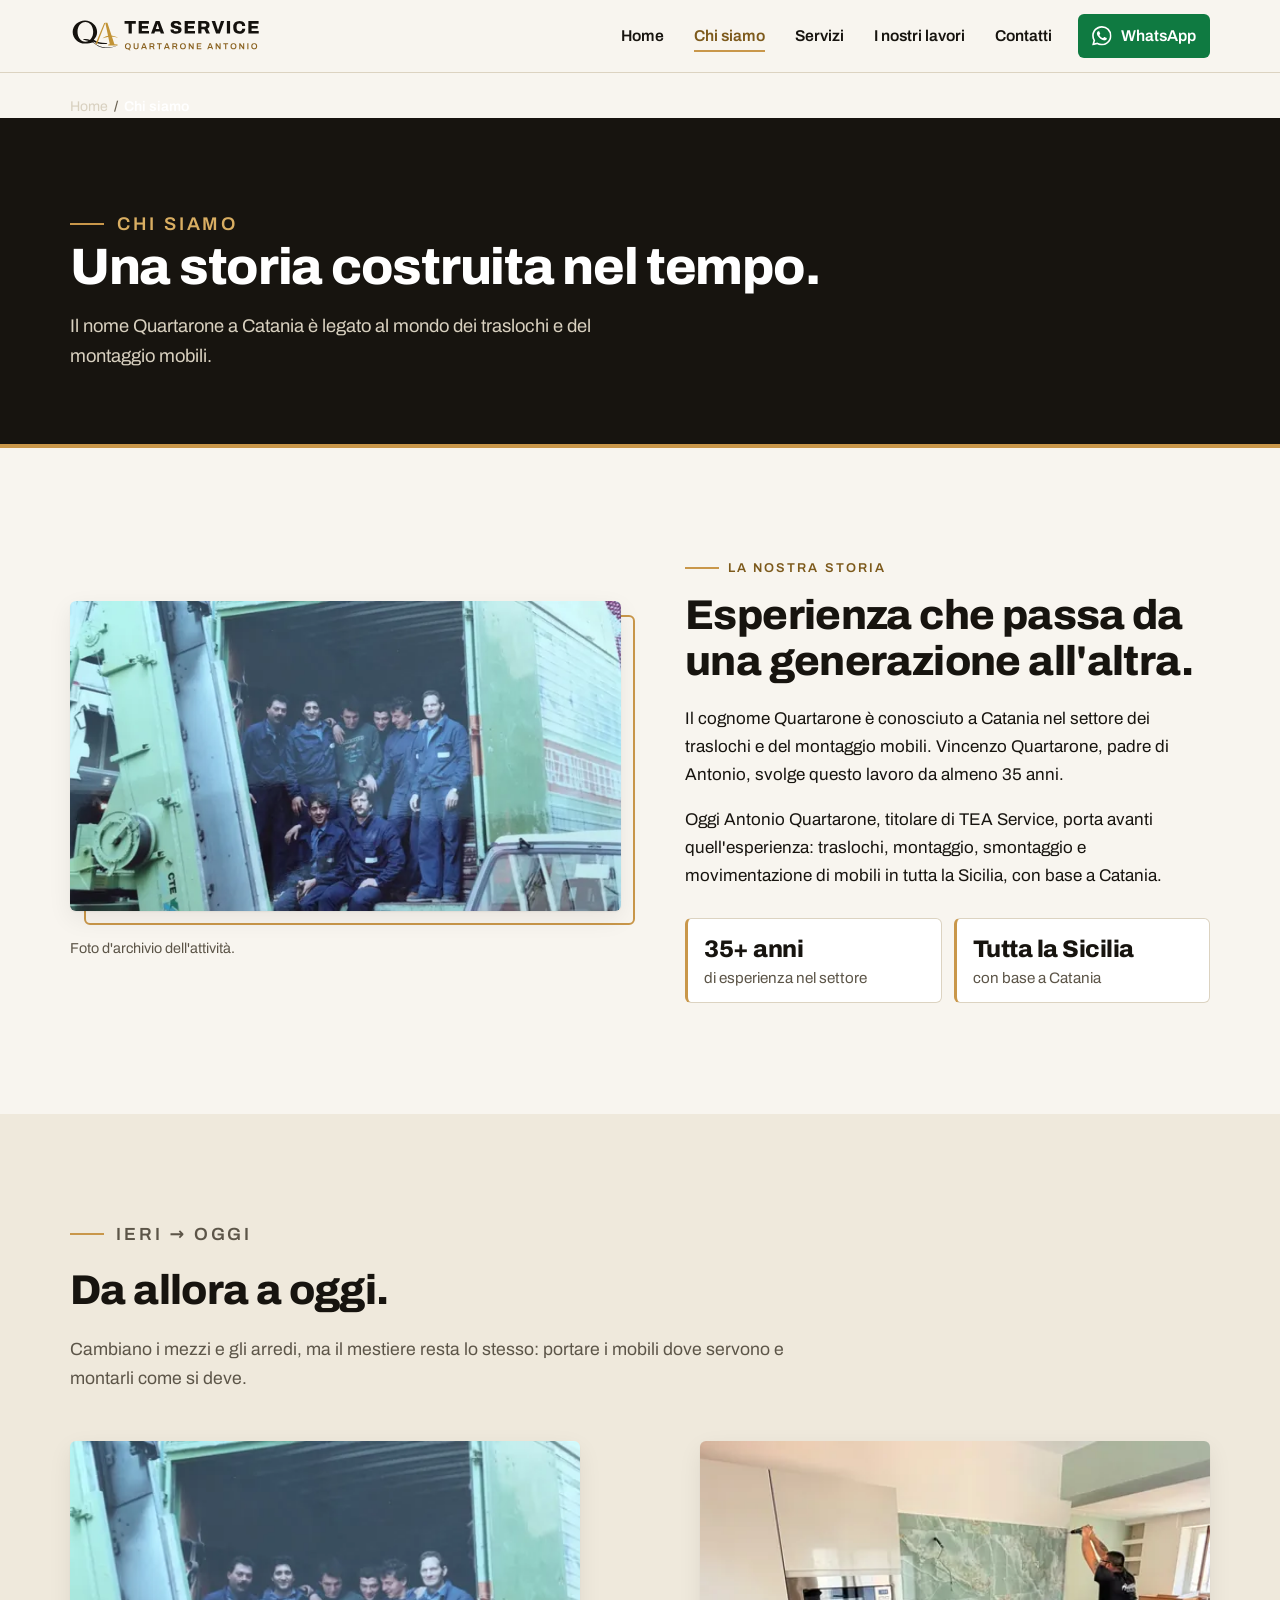
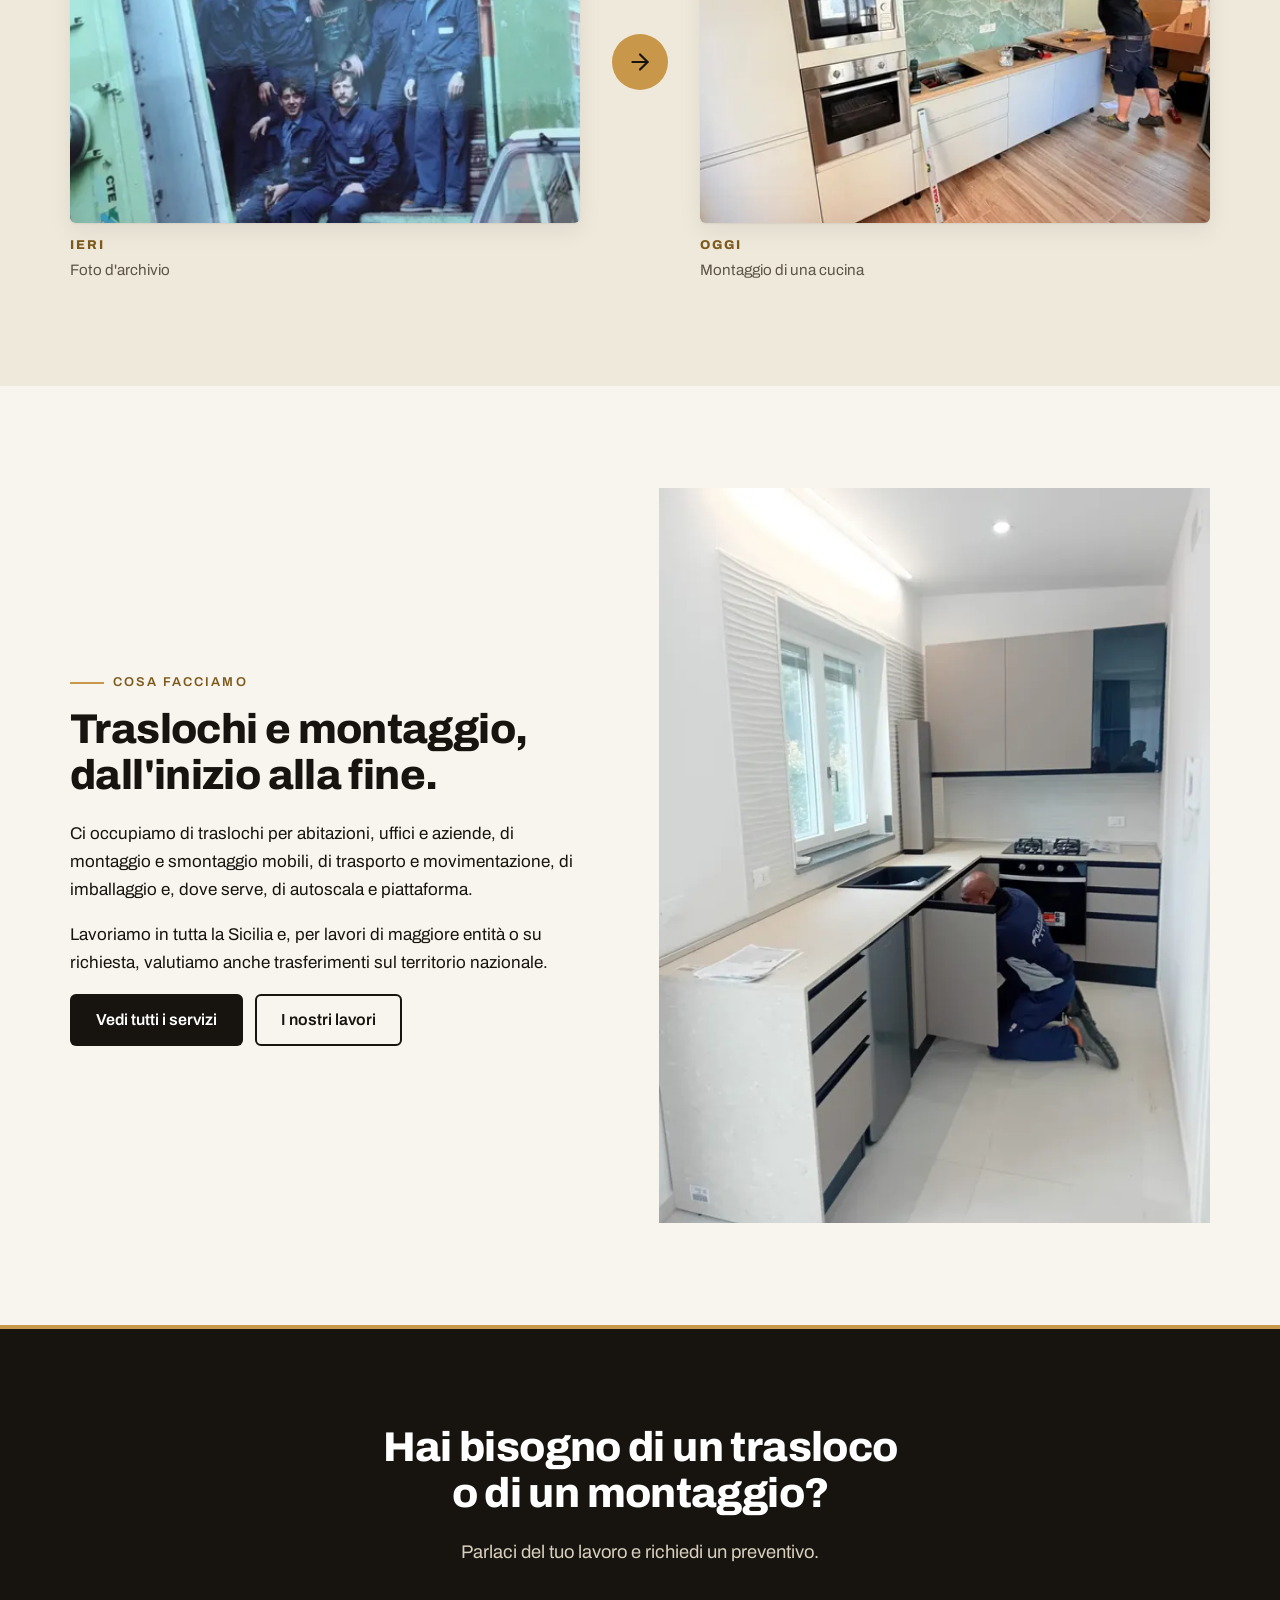
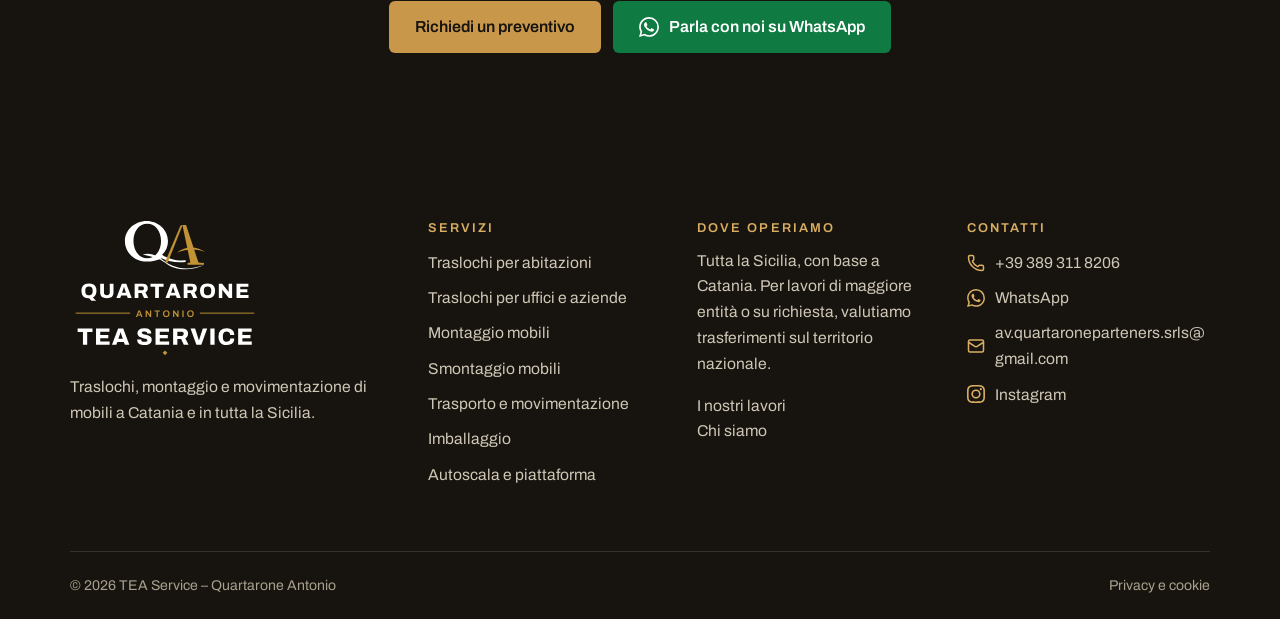
==== chi-siamo/index.html @ 4bfdc042 "Pubblicazione sito TEA Service - Quartarone Antonio" ====
<!doctype html>
<html lang="it" class="no-js">
<head>
<meta charset="utf-8">
<meta name="viewport" content="width=device-width,initial-scale=1">
<title>Chi siamo | TEA Service – Quartarone Antonio, traslochi a Catania</title>
<meta name="description" content="Una storia costruita nel tempo: il nome Quartarone è legato ai traslochi e al montaggio mobili a Catania. Oggi TEA Service, di Antonio Quartarone, lavora in tutta la Sicilia.">

<meta name="theme-color" content="#17140f">
<link rel="icon" href="/favicon.svg" type="image/svg+xml">
<link rel="apple-touch-icon" href="/apple-touch-icon.png">
<link rel="preload" href="/fonts/archivo-latin-400-normal.woff2" as="font" type="font/woff2" crossorigin>
<link rel="preload" href="/fonts/archivo-latin-800-normal.woff2" as="font" type="font/woff2" crossorigin>

<link rel="stylesheet" href="/css/style.css">
<meta property="og:type" content="website">
<meta property="og:locale" content="it_IT">
<meta property="og:site_name" content="TEA Service – Quartarone Antonio">
<meta property="og:title" content="Chi siamo | TEA Service – Quartarone Antonio, traslochi a Catania">
<meta property="og:description" content="Una storia costruita nel tempo: il nome Quartarone è legato ai traslochi e al montaggio mobili a Catania. Oggi TEA Service, di Antonio Quartarone, lavora in tutta la Sicilia.">
<meta name="twitter:card" content="summary_large_image">

</head>
<body>
<a class="skip" href="#contenuto">Vai al contenuto</a>
<svg class="sprite" xmlns="http://www.w3.org/2000/svg" width="0" height="0" aria-hidden="true" focusable="false"><symbol id="i-house" viewBox="0 0 24 24"><path d="M15 21v-8a1 1 0 0 0-1-1h-4a1 1 0 0 0-1 1v8" />
  <path d="M3 10a2 2 0 0 1 .709-1.528l7-6a2 2 0 0 1 2.582 0l7 6A2 2 0 0 1 21 10v9a2 2 0 0 1-2 2H5a2 2 0 0 1-2-2z" /></symbol><symbol id="i-building-2" viewBox="0 0 24 24"><path d="M10 12h4" />
  <path d="M10 8h4" />
  <path d="M14 21v-3a2 2 0 0 0-4 0v3" />
  <path d="M6 10H4a2 2 0 0 0-2 2v7a2 2 0 0 0 2 2h16a2 2 0 0 0 2-2V9a2 2 0 0 0-2-2h-2" />
  <path d="M6 21V5a2 2 0 0 1 2-2h8a2 2 0 0 1 2 2v16" /></symbol><symbol id="i-wrench" viewBox="0 0 24 24"><path d="M14.7 6.3a1 1 0 0 0 0 1.4l1.6 1.6a1 1 0 0 0 1.4 0l3.106-3.105c.32-.322.863-.22.983.218a6 6 0 0 1-8.259 7.057l-7.91 7.91a1 1 0 0 1-2.999-3l7.91-7.91a6 6 0 0 1 7.057-8.259c.438.12.54.662.219.984z" /></symbol><symbol id="i-package-open" viewBox="0 0 24 24"><path d="M12 22v-9" />
  <path d="M15.17 2.21a1.67 1.67 0 0 1 1.63 0L21 4.57a1.93 1.93 0 0 1 0 3.36L8.82 14.79a1.655 1.655 0 0 1-1.64 0L3 12.43a1.93 1.93 0 0 1 0-3.36z" />
  <path d="M20 13v3.87a2.06 2.06 0 0 1-1.11 1.83l-6 3.08a1.93 1.93 0 0 1-1.78 0l-6-3.08A2.06 2.06 0 0 1 4 16.87V13" />
  <path d="M21 12.43a1.93 1.93 0 0 0 0-3.36L8.83 2.2a1.64 1.64 0 0 0-1.63 0L3 4.57a1.93 1.93 0 0 0 0 3.36l12.18 6.86a1.636 1.636 0 0 0 1.63 0z" /></symbol><symbol id="i-truck" viewBox="0 0 24 24"><path d="M14 18V6a2 2 0 0 0-2-2H4a2 2 0 0 0-2 2v11a1 1 0 0 0 1 1h2" />
  <path d="M15 18H9" />
  <path d="M19 18h2a1 1 0 0 0 1-1v-3.65a1 1 0 0 0-.22-.624l-3.48-4.35A1 1 0 0 0 17.52 8H14" />
  <circle cx="17" cy="18" r="2" />
  <circle cx="7" cy="18" r="2" /></symbol><symbol id="i-package" viewBox="0 0 24 24"><path d="M11 21.73a2 2 0 0 0 2 0l7-4A2 2 0 0 0 21 16V8a2 2 0 0 0-1-1.73l-7-4a2 2 0 0 0-2 0l-7 4A2 2 0 0 0 3 8v8a2 2 0 0 0 1 1.73z" />
  <path d="M12 22V12" />
  <polyline points="3.29 7 12 12 20.71 7" />
  <path d="m7.5 4.27 9 5.15" /></symbol><symbol id="i-move-vertical" viewBox="0 0 24 24"><path d="M12 2v20" />
  <path d="m8 18 4 4 4-4" />
  <path d="m8 6 4-4 4 4" /></symbol><symbol id="i-clock" viewBox="0 0 24 24"><circle cx="12" cy="12" r="10" />
  <path d="M12 6v6l4 2" /></symbol><symbol id="i-badge-check" viewBox="0 0 24 24"><path d="M3.85 8.62a4 4 0 0 1 4.78-4.77 4 4 0 0 1 6.74 0 4 4 0 0 1 4.78 4.78 4 4 0 0 1 0 6.74 4 4 0 0 1-4.77 4.78 4 4 0 0 1-6.75 0 4 4 0 0 1-4.78-4.77 4 4 0 0 1 0-6.76Z" />
  <path d="m16 9-5.5 5.5L8 12" /></symbol><symbol id="i-hand-helping" viewBox="0 0 24 24"><path d="M11 12h2a2 2 0 1 0 0-4h-3c-.6 0-1.1.2-1.4.6L3 14" />
  <path d="m7 18 1.6-1.4c.3-.4.8-.6 1.4-.6h4c1.1 0 2.1-.4 2.8-1.2l4.6-4.4a2 2 0 0 0-2.75-2.91l-4.2 3.9" />
  <path d="m2 13 6 6" /></symbol><symbol id="i-heart-handshake" viewBox="0 0 24 24"><path d="M19.414 14.414C21 12.828 22 11.5 22 9.5a5.5 5.5 0 0 0-9.591-3.676.6.6 0 0 1-.818.001A5.5 5.5 0 0 0 2 9.5c0 2.3 1.5 4 3 5.5l5.535 5.362a2 2 0 0 0 2.879.052 2.12 2.12 0 0 0-.004-3 2.124 2.124 0 1 0 3-3 2.124 2.124 0 0 0 3.004 0 2 2 0 0 0 0-2.828l-1.881-1.882a2.41 2.41 0 0 0-3.409 0l-1.71 1.71a2 2 0 0 1-2.828 0 2 2 0 0 1 0-2.828l2.823-2.762" /></symbol><symbol id="i-phone" viewBox="0 0 24 24"><path d="M13.832 16.568a1 1 0 0 0 1.213-.303l.355-.465A2 2 0 0 1 17 15h3a2 2 0 0 1 2 2v3a2 2 0 0 1-2 2A18 18 0 0 1 2 4a2 2 0 0 1 2-2h3a2 2 0 0 1 2 2v3a2 2 0 0 1-.8 1.6l-.468.351a1 1 0 0 0-.292 1.233 14 14 0 0 0 6.392 6.384" /></symbol><symbol id="i-mail" viewBox="0 0 24 24"><path d="m22 7-8.991 5.727a2 2 0 0 1-2.009 0L2 7" />
  <rect x="2" y="4" width="20" height="16" rx="2" /></symbol><symbol id="i-map-pin" viewBox="0 0 24 24"><path d="M20 10c0 4.993-5.539 10.193-7.399 11.799a1 1 0 0 1-1.202 0C9.539 20.193 4 14.993 4 10a8 8 0 0 1 16 0" />
  <circle cx="12" cy="10" r="3" /></symbol><symbol id="i-menu" viewBox="0 0 24 24"><path d="M4 5h16" />
  <path d="M4 12h16" />
  <path d="M4 19h16" /></symbol><symbol id="i-x" viewBox="0 0 24 24"><path d="M18 6 6 18" />
  <path d="m6 6 12 12" /></symbol><symbol id="i-chevron-left" viewBox="0 0 24 24"><path d="m15 18-6-6 6-6" /></symbol><symbol id="i-chevron-right" viewBox="0 0 24 24"><path d="m9 18 6-6-6-6" /></symbol><symbol id="i-arrow-right" viewBox="0 0 24 24"><path d="M5 12h14" />
  <path d="m12 5 7 7-7 7" /></symbol><symbol id="i-check" viewBox="0 0 24 24"><path d="M20 6 9 17l-5-5" /></symbol><symbol id="i-whatsapp" viewBox="0 0 24 24"><path d="M17.472 14.382c-.297-.149-1.758-.867-2.03-.967-.273-.099-.471-.148-.67.15-.197.297-.767.966-.94 1.164-.173.199-.347.223-.644.075-.297-.15-1.255-.463-2.39-1.475-.883-.788-1.48-1.761-1.653-2.059-.173-.297-.018-.458.13-.606.134-.133.298-.347.446-.52.149-.174.198-.298.298-.497.099-.198.05-.371-.025-.52-.075-.149-.669-1.612-.916-2.207-.242-.579-.487-.5-.669-.51-.173-.008-.371-.01-.57-.01-.198 0-.52.074-.792.372-.272.297-1.04 1.016-1.04 2.479 0 1.462 1.065 2.875 1.213 3.074.149.198 2.096 3.2 5.077 4.487.709.306 1.262.489 1.694.625.712.227 1.36.195 1.871.118.571-.085 1.758-.719 2.006-1.413.248-.694.248-1.289.173-1.413-.074-.124-.272-.198-.57-.347m-5.421 7.403h-.004a9.87 9.87 0 01-5.031-1.378l-.361-.214-3.741.982.998-3.648-.235-.374a9.86 9.86 0 01-1.51-5.26c.001-5.45 4.436-9.884 9.888-9.884 2.64 0 5.122 1.03 6.988 2.898a9.825 9.825 0 012.893 6.994c-.003 5.45-4.437 9.884-9.885 9.884m8.413-18.297A11.815 11.815 0 0012.05 0C5.495 0 .16 5.335.157 11.892c0 2.096.547 4.142 1.588 5.945L.057 24l6.305-1.654a11.882 11.882 0 005.683 1.448h.005c6.554 0 11.89-5.335 11.893-11.893a11.821 11.821 0 00-3.48-8.413Z"/></symbol><symbol id="i-instagram" viewBox="0 0 24 24"><path d="M7.0301.084c-1.2768.0602-2.1487.264-2.911.5634-.7888.3075-1.4575.72-2.1228 1.3877-.6652.6677-1.075 1.3368-1.3802 2.127-.2954.7638-.4956 1.6365-.552 2.914-.0564 1.2775-.0689 1.6882-.0626 4.947.0062 3.2586.0206 3.6671.0825 4.9473.061 1.2765.264 2.1482.5635 2.9107.308.7889.72 1.4573 1.388 2.1228.6679.6655 1.3365 1.0743 2.1285 1.38.7632.295 1.6361.4961 2.9134.552 1.2773.056 1.6884.069 4.9462.0627 3.2578-.0062 3.668-.0207 4.9478-.0814 1.28-.0607 2.147-.2652 2.9098-.5633.7889-.3086 1.4578-.72 2.1228-1.3881.665-.6682 1.0745-1.3378 1.3795-2.1284.2957-.7632.4966-1.636.552-2.9124.056-1.2809.0692-1.6898.063-4.948-.0063-3.2583-.021-3.6668-.0817-4.9465-.0607-1.2797-.264-2.1487-.5633-2.9117-.3084-.7889-.72-1.4568-1.3876-2.1228C21.2982 1.33 20.628.9208 19.8378.6165 19.074.321 18.2017.1197 16.9244.0645 15.6471.0093 15.236-.005 11.977.0014 8.718.0076 8.31.0215 7.0301.0839m.1402 21.6932c-1.17-.0509-1.8053-.2453-2.2287-.408-.5606-.216-.96-.4771-1.3819-.895-.422-.4178-.6811-.8186-.9-1.378-.1644-.4234-.3624-1.058-.4171-2.228-.0595-1.2645-.072-1.6442-.079-4.848-.007-3.2037.0053-3.583.0607-4.848.05-1.169.2456-1.805.408-2.2282.216-.5613.4762-.96.895-1.3816.4188-.4217.8184-.6814 1.3783-.9003.423-.1651 1.0575-.3614 2.227-.4171 1.2655-.06 1.6447-.072 4.848-.079 3.2033-.007 3.5835.005 4.8495.0608 1.169.0508 1.8053.2445 2.228.408.5608.216.96.4754 1.3816.895.4217.4194.6816.8176.9005 1.3787.1653.4217.3617 1.056.4169 2.2263.0602 1.2655.0739 1.645.0796 4.848.0058 3.203-.0055 3.5834-.061 4.848-.051 1.17-.245 1.8055-.408 2.2294-.216.5604-.4763.96-.8954 1.3814-.419.4215-.8181.6811-1.3783.9-.4224.1649-1.0577.3617-2.2262.4174-1.2656.0595-1.6448.072-4.8493.079-3.2045.007-3.5825-.006-4.848-.0608M16.953 5.5864A1.44 1.44 0 1 0 18.39 4.144a1.44 1.44 0 0 0-1.437 1.4424M5.8385 12.012c.0067 3.4032 2.7706 6.1557 6.173 6.1493 3.4026-.0065 6.157-2.7701 6.1506-6.1733-.0065-3.4032-2.771-6.1565-6.174-6.1498-3.403.0067-6.156 2.771-6.1496 6.1738M8 12.0077a4 4 0 1 1 4.008 3.9921A3.9996 3.9996 0 0 1 8 12.0077"/></symbol></svg>
<header class="site-header">
  <div class="wrap">
    <a class="brand" href="/" aria-label="TEA Service – Quartarone Antonio – vai alla home"><img src="/logo-lockup.svg" width="250" height="56" alt="TEA Service – Quartarone Antonio"></a>
    <button class="menu-btn" type="button" aria-expanded="false" aria-controls="menu" aria-label="Apri il menu">
      <svg class="ic i-open" aria-hidden="true"><use href="#i-menu"/></svg><svg class="ic i-close" aria-hidden="true"><use href="#i-x"/></svg>
    </button>
    <nav class="nav" id="menu" aria-label="Menu principale">
      <a href="/">Home</a><a href="/chi-siamo/" aria-current="page">Chi siamo</a><a href="/servizi/">Servizi</a><a href="/lavori/">I nostri lavori</a><a href="/contatti/">Contatti</a>
      <a class="btn btn--wa btn--sm" href="https://wa.me/393893118206?text=Buongiorno%2C%20vorrei%20richiedere%20un%20preventivo%20per%20un%20trasloco." target="_blank" rel="noopener"><svg class="ic ic--fill" aria-hidden="true" focusable="false"><use href="#i-whatsapp"/></svg>WhatsApp</a>
    </nav>
  </div>
</header>
<main id="contenuto">
<nav class="breadcrumb wrap" aria-label="Percorso">
  <ol><li><a href="/">Home</a></li><li aria-current="page">Chi siamo</li></ol>
</nav>
<section class="page-head on-dark">
  <div class="wrap">
    <p class="eyebrow">Chi siamo</p>
    <h1>Una storia costruita nel tempo.</h1>
    <p>Il nome Quartarone a Catania è legato al mondo dei traslochi e del montaggio mobili.</p>
  </div>
</section>

<section class="section" aria-labelledby="storia-h">
  <div class="wrap split">
    <figure class="print reveal">
      <div class="print__img"><img src="/img/storica-1600.webp" srcset="/img/storica-640.webp 640w, /img/storica-1024.webp 1024w, /img/storica-1600.webp 1600w" sizes="(max-width:899px) 92vw, 560px" width="1600" height="901" alt="Fotografia d&#x27;archivio: otto uomini in tuta blu posano nel cassone aperto di un camion verde, accanto a una gru" loading="eager" decoding="async"></div>
      <figcaption>Foto d'archivio dell'attività.</figcaption>
    </figure>
    <div class="reveal">
      <p class="eyebrow">La nostra storia</p>
      <h2 id="storia-h">Esperienza che passa da una generazione all'altra.</h2>
      <p>Il cognome Quartarone è conosciuto a Catania nel settore dei traslochi e del montaggio mobili. Vincenzo Quartarone, padre di Antonio, svolge questo lavoro da almeno 35 anni.</p>
      <p>Oggi Antonio Quartarone, titolare di TEA Service, porta avanti quell'esperienza: traslochi, montaggio, smontaggio e movimentazione di mobili in tutta la Sicilia, con base a Catania.</p>
      <ul class="facts">
        <li><strong>35+ anni</strong>di esperienza nel settore</li>
        <li><strong>Tutta la Sicilia</strong>con base a Catania</li>
      </ul>
    </div>
  </div>
</section>

<section class="section section--sand" aria-labelledby="ieri-oggi">
  <div class="wrap">
    <div class="section__head reveal">
      <p class="eyebrow">Ieri → Oggi</p>
      <h2 id="ieri-oggi">Da allora a oggi.</h2>
      <p>Cambiano i mezzi e gli arredi, ma il mestiere resta lo stesso: portare i mobili dove servono e montarli come si deve.</p>
    </div>
    <div class="then-now reveal">
      <figure><img src="/img/storica-1600.webp" srcset="/img/storica-640.webp 640w, /img/storica-1024.webp 1024w, /img/storica-1600.webp 1600w" sizes="(max-width:719px) 92vw, 44vw" width="1600" height="901" alt="Fotografia d&#x27;archivio: otto uomini in tuta blu posano nel cassone aperto di un camion verde, accanto a una gru" loading="lazy" decoding="async"><figcaption><b>Ieri</b>Foto d'archivio</figcaption></figure>
      <span class="arrow" aria-hidden="true"><svg class="ic" aria-hidden="true" focusable="false"><use href="#i-arrow-right"/></svg></span>
      <figure><img src="/img/montaggio-onice-1600.webp" srcset="/img/montaggio-onice-640.webp 640w, /img/montaggio-onice-1024.webp 1024w, /img/montaggio-onice-1600.webp 1600w" sizes="(max-width:719px) 92vw, 44vw" width="1600" height="900" alt="Un operaio monta una cucina con il paraschizzi in onice verde acqua" loading="lazy" decoding="async"><figcaption><b>Oggi</b>Montaggio di una cucina</figcaption></figure>
    </div>
  </div>
</section>

<section class="section" aria-labelledby="fare-h">
  <div class="wrap split split--rev">
    <div class="split__media reveal"><img src="/img/montaggio-cucina-1200.webp" srcset="/img/montaggio-cucina-640.webp 640w, /img/montaggio-cucina-1024.webp 1024w, /img/montaggio-cucina-1200.webp 1200w" sizes="(max-width:899px) 92vw, 520px" width="1200" height="1600" alt="Un operaio al lavoro sul montaggio di una cucina con piano chiaro e pensili grigio tortora" loading="lazy" decoding="async"></div>
    <div class="reveal">
      <p class="eyebrow">Cosa facciamo</p>
      <h2 id="fare-h">Traslochi e montaggio, dall'inizio alla fine.</h2>
      <p>Ci occupiamo di traslochi per abitazioni, uffici e aziende, di montaggio e smontaggio mobili, di trasporto e movimentazione, di imballaggio e, dove serve, di autoscala e piattaforma.</p>
      <p>Lavoriamo in tutta la Sicilia e, per lavori di maggiore entità o su richiesta, valutiamo anche trasferimenti sul territorio nazionale.</p>
      <div class="btn-row"><a class="btn btn--ink" href="/servizi/">Vedi tutti i servizi</a><a class="btn btn--line-dark" href="/lavori/">I nostri lavori</a></div>
    </div>
  </div>
</section>
<section class="cta on-dark" aria-labelledby="cta-title">
  <div class="wrap reveal">
    <h2 id="cta-title">Hai bisogno di un trasloco o di un montaggio?</h2>
    <p>Parlaci del tuo lavoro e richiedi un preventivo.</p>
    <div class="btn-row">
      <a class="btn btn--gold" href="/contatti/">Richiedi un preventivo</a>
      <a class="btn btn--wa" href="https://wa.me/393893118206?text=Buongiorno%2C%20vorrei%20richiedere%20un%20preventivo%20per%20un%20trasloco." target="_blank" rel="noopener"><svg class="ic ic--fill" aria-hidden="true" focusable="false"><use href="#i-whatsapp"/></svg>Parla con noi su WhatsApp</a>
    </div>
  </div>
</section>
</main>
<footer class="site-footer">
  <div class="wrap">
    <div class="footer__grid">
      <div>
        <img class="flogo" src="/logo-stacked-light.svg" width="400" height="290" alt="TEA Service – Quartarone Antonio" loading="lazy">
        <p>Traslochi, montaggio e movimentazione di mobili a Catania e in tutta la Sicilia.</p>
      </div>
      <div>
        <h3>Servizi</h3>
        <ul><li><a href="/servizi/#traslochi-abitazioni">Traslochi per abitazioni</a></li><li><a href="/servizi/#traslochi-uffici-aziende">Traslochi per uffici e aziende</a></li><li><a href="/servizi/#montaggio">Montaggio mobili</a></li><li><a href="/servizi/#smontaggio">Smontaggio mobili</a></li><li><a href="/servizi/#trasporto-movimentazione">Trasporto e movimentazione</a></li><li><a href="/servizi/#imballaggio">Imballaggio</a></li><li><a href="/servizi/#autoscala-piattaforma">Autoscala e piattaforma</a></li></ul>
      </div>
      <div>
        <h3>Dove operiamo</h3>
        <p>Tutta la Sicilia, con base a Catania. Per lavori di maggiore entità o su richiesta, valutiamo trasferimenti sul territorio nazionale.</p>
        <p><a href="/lavori/">I nostri lavori</a><br><a href="/chi-siamo/">Chi siamo</a></p>
      </div>
      <div class="footer__contact">
        <h3>Contatti</h3>
        <ul>
          <li><svg class="ic" aria-hidden="true" focusable="false"><use href="#i-phone"/></svg><a href="tel:+393893118206">+39 389 311 8206</a></li>
          <li><svg class="ic ic--fill" aria-hidden="true" focusable="false"><use href="#i-whatsapp"/></svg><a href="https://wa.me/393893118206?text=Buongiorno%2C%20vorrei%20richiedere%20un%20preventivo%20per%20un%20trasloco." target="_blank" rel="noopener">WhatsApp</a></li>
          <li><svg class="ic" aria-hidden="true" focusable="false"><use href="#i-mail"/></svg><a href="mailto:av.quartaroneparteners.srls@gmail.com">av.quartaroneparteners.srls@<wbr>gmail.com</a></li>
          <li><svg class="ic ic--fill" aria-hidden="true" focusable="false"><use href="#i-instagram"/></svg><a href="https://www.instagram.com/tea_service_quartarone" target="_blank" rel="noopener">Instagram</a></li>
        </ul>
      </div>
    </div>
    <div class="footer__bottom">
      <span>© 2026 TEA Service – Quartarone Antonio</span>
      <a href="/privacy/">Privacy e cookie</a>
    </div>
  </div>
</footer>
<div class="mbar">
  <a class="btn btn--ink" href="tel:+393893118206"><svg class="ic" aria-hidden="true" focusable="false"><use href="#i-phone"/></svg>Chiama</a>
  <a class="btn btn--wa" href="https://wa.me/393893118206?text=Buongiorno%2C%20vorrei%20richiedere%20un%20preventivo%20per%20un%20trasloco." target="_blank" rel="noopener"><svg class="ic ic--fill" aria-hidden="true" focusable="false"><use href="#i-whatsapp"/></svg>WhatsApp</a>
</div>
<script src="/js/main.js" defer></script>
</body>
</html>
---- css/style.css ----
/* TEA Service – Quartarone Antonio · stile del sito
   Palette dal logo (nero + oro antico) e dalle foto (bianchi caldi, greige, legno). */

@font-face{font-family:"Archivo";font-style:normal;font-weight:400;font-display:swap;src:url("../fonts/archivo-latin-400-normal.woff2") format("woff2")}
@font-face{font-family:"Archivo";font-style:normal;font-weight:600;font-display:swap;src:url("../fonts/archivo-latin-600-normal.woff2") format("woff2")}
@font-face{font-family:"Archivo";font-style:normal;font-weight:800;font-display:swap;src:url("../fonts/archivo-latin-800-normal.woff2") format("woff2")}
@font-face{font-family:"Source Serif 4";font-style:italic;font-weight:600;font-display:swap;src:url("../fonts/source-serif-4-latin-600-italic.woff2") format("woff2")}

:root{
  --ink:#17140f;
  --ink-2:#26211a;
  --paper:#f8f5ef;
  --sand:#efe9dc;
  --line:#dcd3c1;
  --muted:#5c5548;
  --gold:#c9974a;
  --gold-lt:#d9ae62;
  --gold-dk:#7d5a1c;
  --wa:#0f7a41;
  --wa-dk:#0b6b38;
  --radius:6px;
  --shadow:0 1px 2px rgba(23,20,15,.06),0 8px 24px rgba(23,20,15,.07);
  --wrap:1180px;
  --header-h:72px;
  --font:"Archivo",system-ui,-apple-system,"Segoe UI",Roboto,Arial,sans-serif;
  --serif:"Source Serif 4",Georgia,"Times New Roman",serif;
}

*,*::before,*::after{box-sizing:border-box}
html{-webkit-text-size-adjust:100%;scroll-behavior:smooth;scroll-padding-top:calc(var(--header-h) + 12px)}
body{margin:0;background:var(--paper);color:var(--ink);font-family:var(--font);font-size:1.0625rem;line-height:1.65;-webkit-font-smoothing:antialiased}
img,svg{display:block;max-width:100%}
[hidden]{display:none!important}
.ic{width:1.25em;height:1.25em;flex:none;fill:none;stroke:currentColor;stroke-width:2;stroke-linecap:round;stroke-linejoin:round}
.ic--fill{fill:currentColor;stroke:none}
img{height:auto}
a{color:inherit}
h1,h2,h3,h4{font-weight:800;line-height:1.1;letter-spacing:-.015em;margin:0 0 .5em;text-wrap:balance}
h1{font-size:clamp(2.15rem,1.2rem + 4.2vw,3.9rem);letter-spacing:-.025em}
h2{font-size:clamp(1.7rem,1.1rem + 2.4vw,2.6rem)}
h3{font-size:1.2rem;letter-spacing:-.01em}
p{margin:0 0 1em;text-wrap:pretty}
ul,ol{margin:0;padding:0;list-style:none}
.sprite{position:absolute}
.muted{color:var(--muted)}
.center{text-align:center}
.justify-center{justify-content:center}
.w-100{width:100%}
.mt-lg{margin-top:26px}
.dot--catania{background:#17140f}
.dot--sicilia{background:#c9974a}
.dot--italia{background:#dcd3c1;border:1px solid #b9ae98}
:focus-visible{outline:3px solid var(--gold-dk);outline-offset:3px;border-radius:2px}
.on-dark :focus-visible,.hero :focus-visible,.site-footer :focus-visible{outline-color:var(--gold-lt)}

.wrap{width:100%;max-width:var(--wrap);margin-inline:auto;padding-inline:20px}
.skip{position:absolute;left:12px;top:-60px;background:var(--ink);color:#fff;padding:12px 18px;border-radius:var(--radius);z-index:100;text-decoration:none;font-weight:600}
.skip:focus{top:12px}
.sr-only{position:absolute;width:1px;height:1px;overflow:hidden;clip:rect(0 0 0 0);white-space:nowrap}

/* ---------- Pulsanti ---------- */
.btn{display:inline-flex;align-items:center;justify-content:center;gap:.6em;min-height:52px;padding:.7em 1.5em;border:2px solid transparent;border-radius:var(--radius);font:inherit;font-weight:600;font-size:1rem;line-height:1.2;text-decoration:none;cursor:pointer;transition:transform .18s ease,background-color .18s ease,border-color .18s ease,box-shadow .18s ease}
.btn svg{width:1.25em;height:1.25em;flex:none}
.btn:hover{transform:translateY(-2px)}
.btn:active{transform:translateY(0)}
.btn--gold{background:var(--gold);color:var(--ink)}
.btn--gold:hover{background:var(--gold-lt);box-shadow:0 6px 18px rgba(201,151,74,.35)}
.btn--wa{background:var(--wa);color:#fff}
.btn--wa:hover{background:var(--wa-dk);box-shadow:0 6px 18px rgba(15,122,65,.3)}
.btn--ink{background:var(--ink);color:#fff}
.btn--ink:hover{background:var(--ink-2)}
.btn--line{border-color:currentColor;color:inherit;background:transparent}
.btn--line:hover{background:rgba(255,255,255,.08)}
.btn--line-dark{border-color:var(--ink);color:var(--ink)}
.btn--line-dark:hover{background:var(--ink);color:#fff}
.btn--sm{min-height:46px;padding:.5em 1.1em;font-size:.95rem}
.btn-row{display:flex;flex-wrap:wrap;gap:12px}
.link-arrow{display:inline-flex;align-items:center;gap:.4em;font-weight:600;color:var(--gold-dk);text-decoration:none;min-height:44px}
.link-arrow svg{width:1.1em;height:1.1em;transition:transform .18s ease}
.link-arrow:hover svg{transform:translateX(4px)}
.link-arrow:hover{text-decoration:underline;text-underline-offset:4px}
.on-dark .link-arrow{color:var(--gold-lt)}

/* ---------- Header ---------- */
.site-header{position:sticky;top:0;z-index:50;background:rgba(248,245,239,.96);border-bottom:1px solid var(--line);backdrop-filter:saturate(1.2) blur(8px)}
.site-header .wrap{display:flex;align-items:center;justify-content:space-between;height:var(--header-h);gap:16px}
.brand{display:block;flex:none;line-height:0}
.brand img{height:46px;width:auto}
.nav{display:flex;align-items:center;gap:6px}
.nav a{display:inline-flex;align-items:center;min-height:44px;padding:0 12px;text-decoration:none;font-weight:600;font-size:.98rem;border-radius:var(--radius);position:relative}
.nav a:hover{color:var(--gold-dk)}
.nav a[aria-current="page"]{color:var(--gold-dk)}
.nav a[aria-current="page"]::after{content:"";position:absolute;left:12px;right:12px;bottom:6px;height:2px;background:var(--gold)}
.nav .btn{margin-left:8px;color:#fff}
.nav .btn:hover{color:#fff}
.menu-btn{display:none;width:48px;height:48px;border:1px solid var(--line);background:transparent;border-radius:var(--radius);cursor:pointer;color:var(--ink);align-items:center;justify-content:center}
.menu-btn svg{width:26px;height:26px}
.menu-btn .i-close{display:none}
.menu-btn[aria-expanded="true"] .i-open{display:none}
.menu-btn[aria-expanded="true"] .i-close{display:block}

@media (max-width:899px){
  :root{--header-h:64px}
  .brand img{height:40px}
  .js .menu-btn{display:inline-flex}
  .js .nav{position:absolute;left:0;right:0;top:var(--header-h);flex-direction:column;align-items:stretch;gap:0;padding:8px 20px 20px;background:var(--paper);border-bottom:1px solid var(--line);box-shadow:0 18px 30px rgba(23,20,15,.12);display:none}
  .js .nav.is-open{display:flex}
  .js .nav a{min-height:52px;padding:0 4px;border-bottom:1px solid var(--line);font-size:1.05rem}
  .js .nav a[aria-current="page"]::after{display:none}
  .js .nav .btn{margin:14px 0 0;border-bottom:0;justify-content:center}
  .no-js .nav{flex-wrap:wrap;justify-content:flex-end;gap:0}
}

/* ---------- Barra mobile (chiama / WhatsApp) ---------- */
.mbar{display:none}
@media (max-width:899px){
  body{padding-bottom:calc(64px + env(safe-area-inset-bottom))}
  .mbar{display:grid;grid-template-columns:1fr 1.5fr;gap:10px;position:fixed;left:0;right:0;bottom:0;z-index:60;padding:8px 12px calc(8px + env(safe-area-inset-bottom));background:rgba(248,245,239,.97);border-top:1px solid var(--line)}
  .mbar .btn{min-height:48px}
}

/* ---------- Hero ---------- */
.hero{position:relative;isolation:isolate;color:#fff;background:var(--ink);overflow:hidden}
.hero__img{position:absolute;inset:0;width:100%;height:100%;object-fit:cover;object-position:42% 40%;z-index:-2}
.hero::before{content:"";position:absolute;inset:0;z-index:-1;background:linear-gradient(90deg,rgba(23,20,15,.9) 0%,rgba(23,20,15,.76) 42%,rgba(23,20,15,.18) 100%)}
.hero__content{padding-block:clamp(72px,11vw,150px) clamp(64px,9vw,120px);max-width:var(--wrap)}
.hero__copy{max-width:680px}
.eyebrow{display:inline-flex;align-items:center;gap:.7em;margin:0 0 1.1em;font-size:.8rem;font-weight:600;letter-spacing:.16em;text-transform:uppercase;color:var(--gold-dk)}
.eyebrow::before{content:"";width:34px;height:2px;background:var(--gold)}
.hero .eyebrow,.on-dark .eyebrow{color:var(--gold-lt)}
.hero h1{color:#fff}
.hero__lead{font-size:clamp(1.05rem,.95rem + .5vw,1.25rem);color:#ece6d8;max-width:58ch;margin-bottom:1.8em}
@media (max-width:899px){
  .hero::before{background:linear-gradient(180deg,rgba(23,20,15,.62) 0%,rgba(23,20,15,.82) 100%)}
  .hero__img{object-position:44% 30%}
}

.trust{background:var(--ink);color:#e9e2d3;border-top:1px solid rgba(255,255,255,.08)}
.trust ul{display:grid;grid-template-columns:repeat(3,1fr);gap:0}
.trust li{padding:20px 24px;display:flex;flex-direction:column;gap:2px;border-left:1px solid rgba(255,255,255,.1);font-size:.95rem}
.trust li:first-child{border-left:0;padding-left:0}
.trust strong{color:#fff;font-size:1.15rem;font-weight:800}
.trust li span{color:#cfc7b6}
@media (max-width:719px){
  .trust ul{grid-template-columns:1fr}
  .trust li{border-left:0;border-top:1px solid rgba(255,255,255,.1);padding:14px 0;flex-direction:row;align-items:baseline;gap:10px;flex-wrap:wrap}
  .trust li:first-child{border-top:0}
}

/* ---------- Sezioni ---------- */
.section{padding-block:clamp(56px,8vw,104px)}
.section--sand{background:var(--sand)}
.section--dark{background:var(--ink);color:#e9e2d3}
.section--dark h2,.section--dark h3{color:#fff}
.section__head{max-width:720px;margin-bottom:clamp(28px,4vw,48px)}
.section__head p{color:var(--muted);font-size:1.1rem}
.section--dark .section__head p{color:#cfc7b6}
.section__head--center{margin-inline:auto;text-align:center}
.section__head--center .eyebrow{justify-content:center}
.section__head--center .eyebrow::before{display:none}

/* ---------- Servizi ---------- */
.grid-services{display:grid;grid-template-columns:repeat(3,1fr);gap:20px}
.card{position:relative;display:flex;flex-direction:column;background:#fff;border:1px solid var(--line);border-radius:var(--radius);padding:28px 26px 24px;transition:transform .2s ease,box-shadow .2s ease,border-color .2s ease}
.card::before{content:"";position:absolute;left:-1px;right:-1px;top:-1px;height:3px;background:var(--gold);border-radius:var(--radius) var(--radius) 0 0;transform:scaleX(0);transform-origin:left;transition:transform .25s ease}
.card:hover{transform:translateY(-4px);box-shadow:var(--shadow);border-color:#cdbf9f}
.card:hover::before{transform:scaleX(1)}
.card__icon{display:grid;place-items:center;width:52px;height:52px;margin-bottom:18px;background:var(--sand);border-radius:var(--radius);color:var(--gold-dk)}
.card__icon svg{width:26px;height:26px}
.card p{color:var(--muted);margin-bottom:1.1em;flex:1}
.card .link-arrow{align-self:flex-start;margin-top:auto}
.card--feature{grid-column:1/-1;flex-direction:row;padding:0;overflow:hidden}
.card--feature .card__media{flex:0 0 42%;min-height:280px;position:relative}
.card--feature .card__media img{position:absolute;inset:0;width:100%;height:100%;object-fit:cover}
.card--feature .card__body{padding:32px 34px;display:flex;flex-direction:column;justify-content:center}
.card--feature::before{display:none}
@media (max-width:999px){.grid-services{grid-template-columns:repeat(2,1fr)}}
@media (max-width:639px){
  .grid-services{grid-template-columns:1fr}
  .card--feature{flex-direction:column}
  .card--feature .card__media{flex:none;min-height:0;aspect-ratio:16/10}
  .card--feature .card__body{padding:24px 22px}
}

/* ---------- Split (testo + foto) ---------- */
.split{display:grid;grid-template-columns:1.05fr 1fr;gap:clamp(28px,5vw,72px);align-items:center}
.split--rev{grid-template-columns:1fr 1.05fr}
.split--rev .split__media{order:2}
@media (max-width:899px){.split,.split--rev{grid-template-columns:1fr}.split--rev .split__media{order:0}}
.print{position:relative;margin:0}
.print__img{position:relative}
.print__img::before{content:"";position:absolute;inset:14px -14px -14px 14px;border:2px solid var(--gold);border-radius:var(--radius);z-index:0}
.print img{position:relative;z-index:1;width:100%;border-radius:var(--radius);box-shadow:var(--shadow);background:var(--sand)}
.print figcaption{position:relative;z-index:1;margin-top:26px;font-size:.9rem;color:var(--muted)}
@media (max-width:899px){.print__img::before{inset:10px -8px -10px 8px}}
.facts{display:grid;grid-template-columns:repeat(2,minmax(0,1fr));gap:12px;margin:28px 0 8px}
.facts li{padding:14px 16px;background:#fff;border:1px solid var(--line);border-left:3px solid var(--gold);border-radius:var(--radius);font-size:.95rem;color:var(--muted);line-height:1.35}
.facts strong{display:block;font-size:1.5rem;font-weight:800;color:var(--ink);letter-spacing:-.02em;margin-bottom:2px}

/* ---------- Perché scegliere ---------- */
.why{display:grid;grid-template-columns:repeat(4,1fr);gap:0;border-top:1px solid rgba(255,255,255,.14)}
.why li{padding:30px 26px 10px 0;margin-right:26px;border-right:1px solid rgba(255,255,255,.1)}
.why li:last-child{border-right:0;margin-right:0}
.why svg{width:32px;height:32px;color:var(--gold-lt);margin-bottom:16px}
.why h3{margin-bottom:.4em}
.why p{color:#cfc7b6;font-size:1rem;margin:0}
@media (max-width:999px){
  .why{grid-template-columns:repeat(2,1fr);gap:8px 0}
  .why li{border-right:0;margin-right:0;padding:28px 24px 12px 0}
}
@media (max-width:599px){.why{grid-template-columns:1fr}.why li{padding-right:0;border-bottom:1px solid rgba(255,255,255,.1)}.why li:last-child{border-bottom:0}}

/* ---------- Carosello ---------- */
.carousel{position:relative}
.carousel__track{position:relative;display:flex;gap:14px;overflow-x:auto;scroll-snap-type:x mandatory;scroll-behavior:smooth;-webkit-overflow-scrolling:touch;scrollbar-width:none;padding-block:4px;cursor:grab;overscroll-behavior-x:contain}
.carousel__track::-webkit-scrollbar{display:none}
.carousel__track.is-dragging{scroll-snap-type:none;scroll-behavior:auto;cursor:grabbing}
.carousel__slide{--ch:clamp(300px,44vw,480px);flex:0 0 auto;height:var(--ch);width:calc(var(--ch) * var(--ar));max-width:88vw;scroll-snap-align:center;border-radius:var(--radius);overflow:hidden;background:var(--sand);position:relative;padding:0;border:0;cursor:zoom-in}
.carousel__slide img{width:100%;height:100%;object-fit:cover;pointer-events:none;-webkit-user-drag:none;user-select:none}
.carousel__controls{display:flex;align-items:center;justify-content:space-between;gap:16px;margin-top:22px}
.carousel__dots{display:flex;flex-wrap:wrap;gap:2px}
.carousel__dot{width:24px;height:44px;border:0;background:transparent;padding:0;cursor:pointer;display:grid;place-items:center}
.carousel__dot::after{content:"";width:10px;height:10px;border-radius:50%;background:#b9ae98;transition:background-color .2s ease,transform .2s ease}
.carousel__dot[aria-current="true"]::after{background:var(--gold-dk);transform:scale(1.35)}
.carousel__arrows{display:flex;gap:10px}
.icon-btn{width:52px;height:52px;display:grid;place-items:center;border:2px solid var(--ink);background:transparent;color:var(--ink);border-radius:50%;cursor:pointer;transition:background-color .18s ease,color .18s ease}
.icon-btn svg{width:24px;height:24px}
.icon-btn:hover:not(:disabled){background:var(--ink);color:#fff}
.icon-btn:disabled{opacity:.35;cursor:default}
@media (max-width:599px){.carousel__arrows{display:none}.carousel__controls{justify-content:center}}

/* ---------- Come lavoriamo ---------- */
.steps{display:grid;grid-template-columns:repeat(4,1fr);gap:24px;counter-reset:step}
.steps li{position:relative;padding-top:20px;border-top:2px solid var(--ink)}
.steps .num{display:block;font-family:var(--serif);font-style:italic;font-weight:600;font-size:2.6rem;line-height:1;color:var(--gold-dk);margin-bottom:14px}
.steps h3{margin-bottom:.4em}
.steps p{color:var(--muted);margin:0;font-size:1rem}
@media (max-width:899px){.steps{grid-template-columns:repeat(2,1fr);gap:32px 24px}}
@media (max-width:519px){.steps{grid-template-columns:1fr;gap:26px}}

/* ---------- Dove lavoriamo ---------- */
.where{display:grid;grid-template-columns:1fr 1.05fr;gap:clamp(28px,5vw,72px);align-items:center}
@media (max-width:899px){.where{grid-template-columns:1fr}}
.area-list{display:grid;gap:14px;margin:22px 0 0}
.area-list li{display:grid;grid-template-columns:22px 1fr;gap:12px;align-items:start}
.area-list .dot{width:14px;height:14px;border-radius:50%;margin-top:6px}
.area-list strong{display:block}
.area-list span{color:var(--muted);font-size:.97rem}
.map{background:var(--paper);border:1px solid var(--line);border-radius:var(--radius);padding:8px}
.map svg{width:100%;height:auto}

/* ---------- CTA finale ---------- */
.cta{background:var(--ink);color:#fff;text-align:center;padding-block:clamp(56px,8vw,96px);border-top:4px solid var(--gold)}
.cta h2{color:#fff;max-width:20ch;margin-inline:auto}
.cta p{color:#d8d0bf;font-size:1.15rem;max-width:46ch;margin:0 auto 1.8em}
.cta .btn-row{justify-content:center}

/* ---------- Pagine interne: intestazione ---------- */
.page-head{background:var(--ink);color:#fff;padding-block:clamp(48px,7vw,88px) clamp(40px,6vw,72px);border-bottom:4px solid var(--gold)}
.page-head h1{color:#fff;margin-bottom:.3em;font-size:clamp(2rem,1.3rem + 3vw,3.2rem)}
.page-head p{color:#d8d0bf;font-size:1.15rem;max-width:60ch;margin:0}
.page-head .eyebrow{color:var(--gold-lt)}
.error-title{font-size:clamp(2rem,6vw,3rem)}

/* ---------- Breadcrumb ---------- */
.breadcrumb{padding-top:22px}
.breadcrumb ol{display:flex;flex-wrap:wrap;gap:6px;font-size:.88rem;color:#b9b19f}
.breadcrumb li{display:flex;align-items:center;gap:6px}
.breadcrumb li+li::before{content:"/";color:#6b6353}
.breadcrumb a{color:#d8d0bf;text-decoration:none}
.breadcrumb a:hover{color:#fff;text-decoration:underline;text-underline-offset:3px}
.breadcrumb li[aria-current]{color:#fff;font-weight:600}

/* ---------- Ieri → Oggi ---------- */
.then-now{display:grid;grid-template-columns:1fr auto 1fr;gap:clamp(12px,2.5vw,32px);align-items:center}
.then-now figure{margin:0}
.then-now img{width:100%;aspect-ratio:4/3;object-fit:cover;border-radius:var(--radius);box-shadow:var(--shadow)}
.then-now figcaption{margin-top:12px;font-size:.95rem;color:var(--muted)}
.then-now figcaption b{display:block;font-size:.8rem;letter-spacing:.16em;text-transform:uppercase;color:var(--gold-dk);margin-bottom:2px}
.then-now .arrow{display:grid;place-items:center;width:56px;height:56px;border-radius:50%;background:var(--gold);color:var(--ink)}
.then-now .arrow svg{width:26px;height:26px}
@media (max-width:719px){
  .then-now{grid-template-columns:1fr}
  .then-now .arrow{margin-inline:auto;transform:rotate(90deg)}
}

/* ---------- Galleria (masonry) ---------- */
.masonry{columns:3 300px;column-gap:14px}
.masonry__item{display:block;width:100%;margin:0 0 14px;padding:0;border:0;background:var(--sand);border-radius:var(--radius);overflow:hidden;break-inside:avoid;cursor:zoom-in;position:relative}
.masonry__item img{width:100%;height:auto;transition:transform .5s ease}
.masonry__item:hover img{transform:scale(1.03)}
@media (max-width:639px){.masonry{columns:2 150px;column-gap:10px}.masonry__item{margin-bottom:10px}}

/* ---------- Lightbox ---------- */
.lightbox{border:0;padding:0;background:transparent;max-width:100vw;max-height:100vh;width:100%;height:100%;color:#fff}
.lightbox::backdrop{background:rgba(12,10,7,.94)}
.lightbox__inner{display:grid;grid-template-rows:1fr auto;height:100%;padding:16px 16px 20px;gap:12px}
.lightbox__stage{display:flex;align-items:center;justify-content:center;min-height:0;position:relative}
.lightbox__img{max-width:100%;max-height:100%;width:auto;height:auto;object-fit:contain;border-radius:4px}
.lightbox__bar{display:flex;justify-content:space-between;align-items:center;gap:12px;font-size:.95rem;color:#d8d0bf}
.lightbox .icon-btn{border-color:rgba(255,255,255,.55);color:#fff}
.lightbox .icon-btn:hover:not(:disabled){background:#fff;color:var(--ink)}
.lightbox__close{position:absolute;top:12px;right:12px;z-index:3;background:rgba(23,20,15,.6)}
.lightbox__prev,.lightbox__next{position:absolute;top:50%;transform:translateY(-50%);z-index:2;background:rgba(23,20,15,.6)}
.lightbox__prev{left:6px}.lightbox__next{right:6px}
@media (max-width:599px){.lightbox__prev,.lightbox__next{top:auto;bottom:-4px;transform:none}}

/* ---------- Servizi (pagina) ---------- */
.service-list{display:grid;gap:20px}
.service-row{display:grid;grid-template-columns:72px 1fr auto;gap:22px;align-items:start;background:#fff;border:1px solid var(--line);border-radius:var(--radius);padding:26px 28px}
.service-row .card__icon{width:60px;height:60px;margin:0}
.service-row .card__icon svg{width:30px;height:30px}
.service-row h2{font-size:1.4rem;margin-bottom:.3em}
.service-row p{color:var(--muted);margin:0;max-width:62ch}
.service-row .btn{align-self:center}
@media (max-width:759px){.service-row{grid-template-columns:56px 1fr;padding:22px 18px}.service-row .btn{grid-column:1/-1;width:100%}.service-row .card__icon{width:52px;height:52px}}

/* ---------- Contatti ---------- */
.contact-grid{display:grid;grid-template-columns:1.25fr 1fr;gap:clamp(24px,4vw,56px);align-items:start}
@media (max-width:899px){.contact-grid{grid-template-columns:1fr}}
.panel{background:#fff;border:1px solid var(--line);border-radius:var(--radius);padding:clamp(22px,3vw,36px)}
.panel--dark{background:var(--ink);color:#e9e2d3;border-color:var(--ink)}
.panel--dark h2{color:#fff}
.panel__title{font-size:1.5rem}
.wrap.wrap--narrow{max-width:640px}
.form{display:grid;grid-template-columns:1fr 1fr;gap:18px 16px}
.field{display:flex;flex-direction:column;gap:6px}
.field--full{grid-column:1/-1}
.field label{font-weight:600;font-size:.95rem}
.field .opt{font-weight:400;color:var(--muted)}
.field input,.field select,.field textarea{width:100%;min-height:52px;padding:.7em .9em;font:inherit;color:var(--ink);background:var(--paper);border:1.5px solid #b9ae98;border-radius:var(--radius);transition:border-color .15s ease,box-shadow .15s ease}
.field textarea{min-height:120px;resize:vertical}
.field input:hover,.field select:hover,.field textarea:hover{border-color:var(--gold-dk)}
.field input:focus,.field select:focus,.field textarea:focus{outline:none;border-color:var(--gold-dk);box-shadow:0 0 0 3px rgba(125,90,28,.25)}
.field .err{display:none;color:#a4261c;font-size:.9rem;font-weight:600}
.field.has-error input,.field.has-error select{border-color:#a4261c}
.field.has-error .err{display:block}
.form__note{grid-column:1/-1;font-size:.93rem;color:var(--muted);margin:0}
@media (max-width:599px){.form{grid-template-columns:1fr}}
.contact-list{display:grid;gap:6px;margin:18px 0 0}
.contact-list a{display:grid;grid-template-columns:28px 1fr;gap:14px;align-items:center;min-height:56px;padding:10px 4px;text-decoration:none;border-bottom:1px solid rgba(255,255,255,.14)}
.contact-list a:last-child{border-bottom:0}
.contact-list svg{width:24px;height:24px;color:var(--gold-lt)}
.contact-list small{display:block;color:#b9b19f;font-size:.82rem;letter-spacing:.06em;text-transform:uppercase}
.contact-list span{font-weight:600;color:#fff;overflow-wrap:anywhere}
.contact-list a:hover span{text-decoration:underline;text-underline-offset:3px}
.panel--dark .btn{width:100%;margin-top:6px}
.hint{margin-top:22px;padding-top:18px;border-top:1px solid rgba(255,255,255,.14);font-size:.97rem;color:#d8d0bf}

/* ---------- Testi legali ---------- */
.prose{max-width:760px}
.prose h2{font-size:1.4rem;margin-top:1.8em}
.prose p,.prose li{color:#3a352c}
.prose ul{list-style:disc;padding-left:1.3em;margin-bottom:1em}
.prose li{margin-bottom:.4em}
.prose a{color:var(--gold-dk);font-weight:600}

/* ---------- Footer ---------- */
.site-footer{background:var(--ink);color:#cfc7b6;padding-top:clamp(48px,6vw,72px);font-size:.98rem}
.footer__grid{display:grid;grid-template-columns:1.4fr 1fr 1fr 1.1fr;gap:clamp(24px,4vw,48px)}
.site-footer img.flogo{width:190px;height:auto;margin-bottom:16px}
.site-footer h3{font-size:.8rem;letter-spacing:.16em;text-transform:uppercase;color:var(--gold-lt);font-weight:600;margin-bottom:1em}
.site-footer li{margin-bottom:.35em}
.site-footer a{text-decoration:none}
.site-footer li a{display:inline-block;padding:2px 0}
.site-footer a:hover{color:#fff;text-decoration:underline;text-underline-offset:3px}
.footer__contact li{display:flex;gap:10px;align-items:center}
.footer__contact svg{width:18px;height:18px;color:var(--gold-lt);flex:none}
.footer__bottom{margin-top:clamp(36px,5vw,56px);padding-block:22px;border-top:1px solid rgba(255,255,255,.12);display:flex;flex-wrap:wrap;gap:8px 24px;justify-content:space-between;font-size:.88rem;color:#a9a08e}
@media (max-width:999px){.footer__grid{grid-template-columns:1fr 1fr}}
@media (max-width:559px){.footer__grid{grid-template-columns:1fr}}

/* ---------- Animazioni leggere (solo dissolvenza all'ingresso) ---------- */
.js .reveal{opacity:0;transform:translateY(14px);transition:opacity .6s ease,transform .6s ease}
.js .reveal.is-in{opacity:1;transform:none}
@media (prefers-reduced-motion:reduce){
  html{scroll-behavior:auto}
  *,*::before,*::after{transition-duration:.01ms!important;animation-duration:.01ms!important}
  .js .reveal{opacity:1;transform:none}
  .carousel__track{scroll-behavior:auto}
}
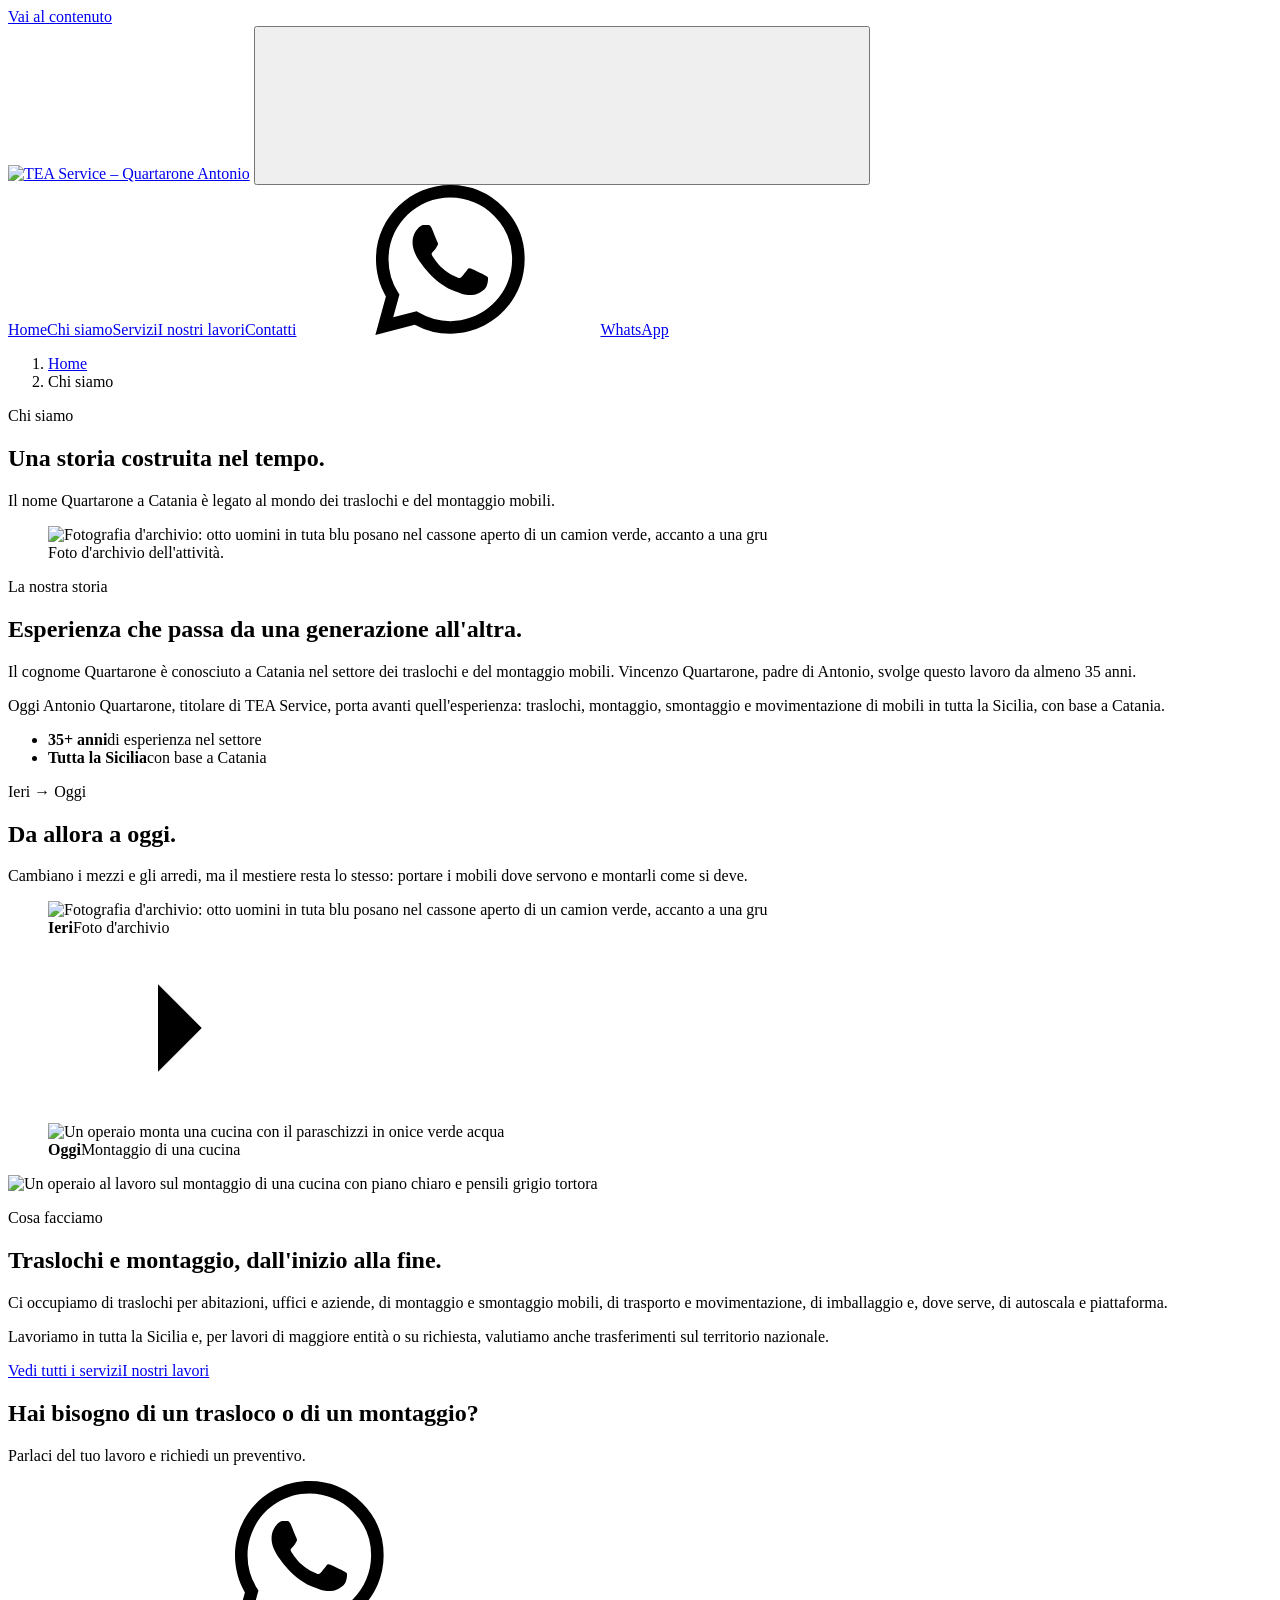
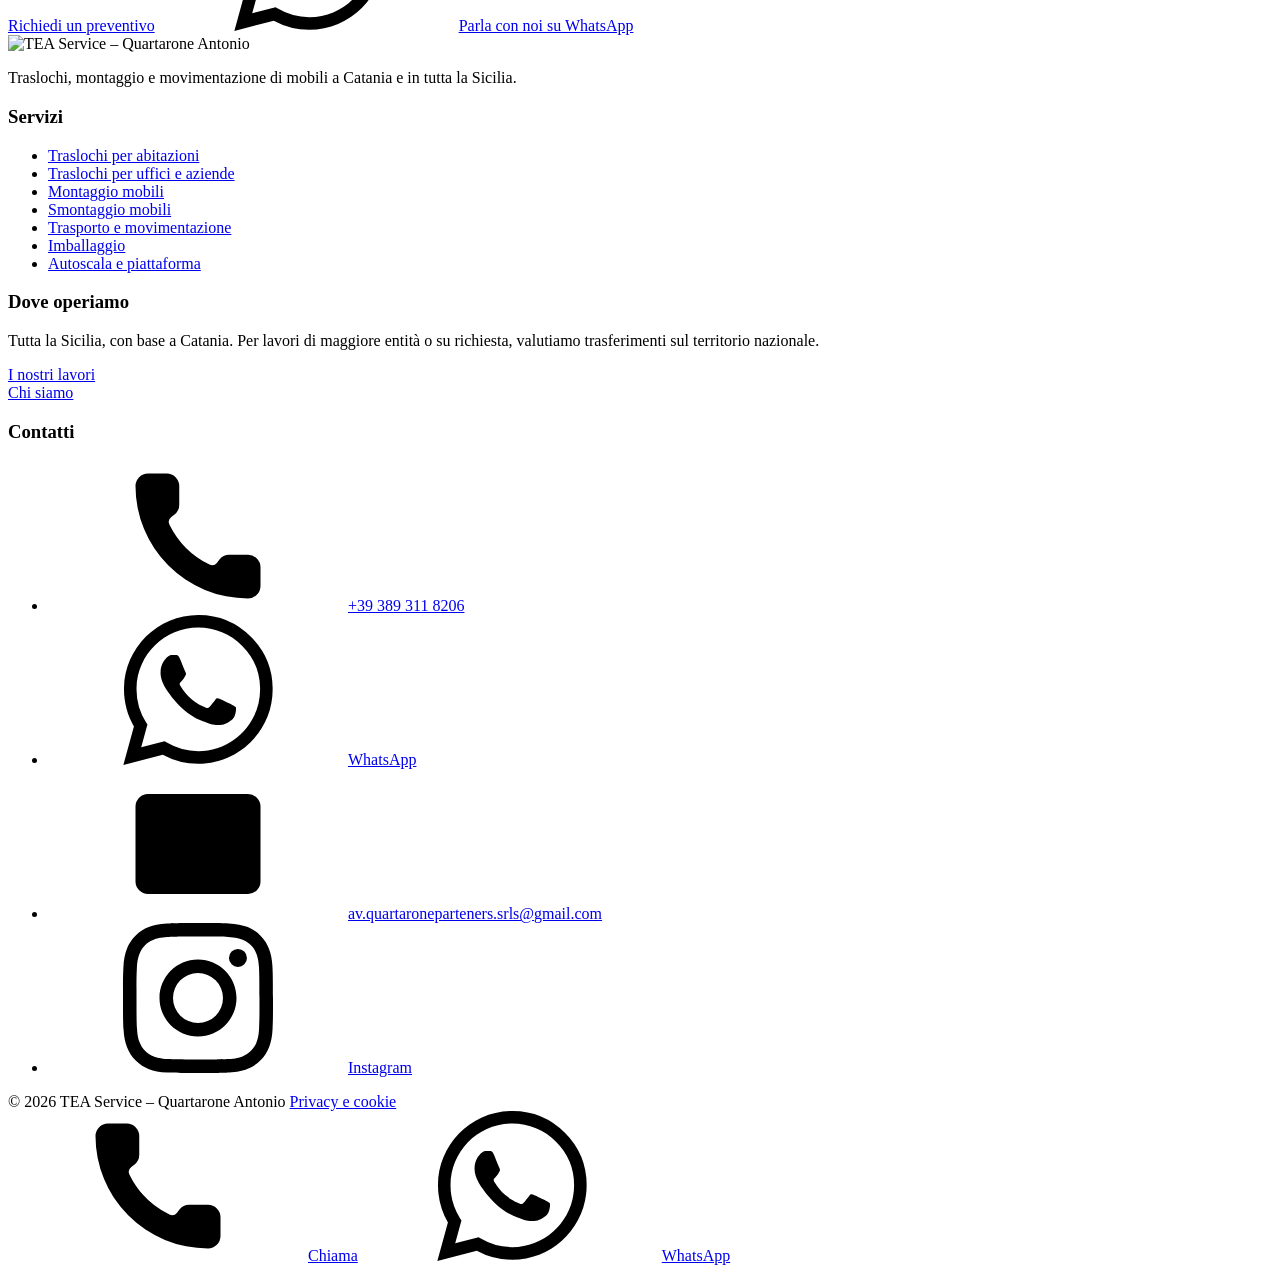
==== commit f00393ff: "Adatta i percorsi per GitHub Pages (/teaservice/)" ====
--- a/chi-siamo/index.html
+++ b/chi-siamo/index.html
@@ -5,21 +5,25 @@
 <meta name="viewport" content="width=device-width,initial-scale=1">
 <title>Chi siamo | TEA Service – Quartarone Antonio, traslochi a Catania</title>
 <meta name="description" content="Una storia costruita nel tempo: il nome Quartarone è legato ai traslochi e al montaggio mobili a Catania. Oggi TEA Service, di Antonio Quartarone, lavora in tutta la Sicilia.">
+<link rel="canonical" href="https://aureliolarocca.github.io/teaservice/chi-siamo/">
+<meta name="theme-color" content="#17140f">
+<link rel="icon" href="/teaservice/favicon.svg" type="image/svg+xml">
+<link rel="apple-touch-icon" href="/teaservice/apple-touch-icon.png">
+<link rel="preload" href="/teaservice/fonts/archivo-latin-400-normal.woff2" as="font" type="font/woff2" crossorigin>
+<link rel="preload" href="/teaservice/fonts/archivo-latin-800-normal.woff2" as="font" type="font/woff2" crossorigin>
 
-<meta name="theme-color" content="#17140f">
-<link rel="icon" href="/favicon.svg" type="image/svg+xml">
-<link rel="apple-touch-icon" href="/apple-touch-icon.png">
-<link rel="preload" href="/fonts/archivo-latin-400-normal.woff2" as="font" type="font/woff2" crossorigin>
-<link rel="preload" href="/fonts/archivo-latin-800-normal.woff2" as="font" type="font/woff2" crossorigin>
-
-<link rel="stylesheet" href="/css/style.css">
+<link rel="stylesheet" href="/teaservice/css/style.css">
 <meta property="og:type" content="website">
 <meta property="og:locale" content="it_IT">
 <meta property="og:site_name" content="TEA Service – Quartarone Antonio">
 <meta property="og:title" content="Chi siamo | TEA Service – Quartarone Antonio, traslochi a Catania">
 <meta property="og:description" content="Una storia costruita nel tempo: il nome Quartarone è legato ai traslochi e al montaggio mobili a Catania. Oggi TEA Service, di Antonio Quartarone, lavora in tutta la Sicilia.">
+<meta property="og:url" content="https://aureliolarocca.github.io/teaservice/chi-siamo/">
+<meta property="og:image" content="https://aureliolarocca.github.io/teaservice/img/og.jpg">
+<meta property="og:image:width" content="1200">
+<meta property="og:image:height" content="630">
 <meta name="twitter:card" content="summary_large_image">
-
+<script type="application/ld+json">{"@context": "https://schema.org", "@type": "BreadcrumbList", "itemListElement": [{"@type": "ListItem", "position": 1, "name": "Home", "item": "https://aureliolarocca.github.io/teaservice/"}, {"@type": "ListItem", "position": 2, "name": "Chi siamo", "item": "https://aureliolarocca.github.io/teaservice/chi-siamo/"}]}</script>
 </head>
 <body>
 <a class="skip" href="#contenuto">Vai al contenuto</a>
@@ -53,19 +57,19 @@
   <path d="m12 5 7 7-7 7" /></symbol><symbol id="i-check" viewBox="0 0 24 24"><path d="M20 6 9 17l-5-5" /></symbol><symbol id="i-whatsapp" viewBox="0 0 24 24"><path d="M17.472 14.382c-.297-.149-1.758-.867-2.03-.967-.273-.099-.471-.148-.67.15-.197.297-.767.966-.94 1.164-.173.199-.347.223-.644.075-.297-.15-1.255-.463-2.39-1.475-.883-.788-1.48-1.761-1.653-2.059-.173-.297-.018-.458.13-.606.134-.133.298-.347.446-.52.149-.174.198-.298.298-.497.099-.198.05-.371-.025-.52-.075-.149-.669-1.612-.916-2.207-.242-.579-.487-.5-.669-.51-.173-.008-.371-.01-.57-.01-.198 0-.52.074-.792.372-.272.297-1.04 1.016-1.04 2.479 0 1.462 1.065 2.875 1.213 3.074.149.198 2.096 3.2 5.077 4.487.709.306 1.262.489 1.694.625.712.227 1.36.195 1.871.118.571-.085 1.758-.719 2.006-1.413.248-.694.248-1.289.173-1.413-.074-.124-.272-.198-.57-.347m-5.421 7.403h-.004a9.87 9.87 0 01-5.031-1.378l-.361-.214-3.741.982.998-3.648-.235-.374a9.86 9.86 0 01-1.51-5.26c.001-5.45 4.436-9.884 9.888-9.884 2.64 0 5.122 1.03 6.988 2.898a9.825 9.825 0 012.893 6.994c-.003 5.45-4.437 9.884-9.885 9.884m8.413-18.297A11.815 11.815 0 0012.05 0C5.495 0 .16 5.335.157 11.892c0 2.096.547 4.142 1.588 5.945L.057 24l6.305-1.654a11.882 11.882 0 005.683 1.448h.005c6.554 0 11.89-5.335 11.893-11.893a11.821 11.821 0 00-3.48-8.413Z"/></symbol><symbol id="i-instagram" viewBox="0 0 24 24"><path d="M7.0301.084c-1.2768.0602-2.1487.264-2.911.5634-.7888.3075-1.4575.72-2.1228 1.3877-.6652.6677-1.075 1.3368-1.3802 2.127-.2954.7638-.4956 1.6365-.552 2.914-.0564 1.2775-.0689 1.6882-.0626 4.947.0062 3.2586.0206 3.6671.0825 4.9473.061 1.2765.264 2.1482.5635 2.9107.308.7889.72 1.4573 1.388 2.1228.6679.6655 1.3365 1.0743 2.1285 1.38.7632.295 1.6361.4961 2.9134.552 1.2773.056 1.6884.069 4.9462.0627 3.2578-.0062 3.668-.0207 4.9478-.0814 1.28-.0607 2.147-.2652 2.9098-.5633.7889-.3086 1.4578-.72 2.1228-1.3881.665-.6682 1.0745-1.3378 1.3795-2.1284.2957-.7632.4966-1.636.552-2.9124.056-1.2809.0692-1.6898.063-4.948-.0063-3.2583-.021-3.6668-.0817-4.9465-.0607-1.2797-.264-2.1487-.5633-2.9117-.3084-.7889-.72-1.4568-1.3876-2.1228C21.2982 1.33 20.628.9208 19.8378.6165 19.074.321 18.2017.1197 16.9244.0645 15.6471.0093 15.236-.005 11.977.0014 8.718.0076 8.31.0215 7.0301.0839m.1402 21.6932c-1.17-.0509-1.8053-.2453-2.2287-.408-.5606-.216-.96-.4771-1.3819-.895-.422-.4178-.6811-.8186-.9-1.378-.1644-.4234-.3624-1.058-.4171-2.228-.0595-1.2645-.072-1.6442-.079-4.848-.007-3.2037.0053-3.583.0607-4.848.05-1.169.2456-1.805.408-2.2282.216-.5613.4762-.96.895-1.3816.4188-.4217.8184-.6814 1.3783-.9003.423-.1651 1.0575-.3614 2.227-.4171 1.2655-.06 1.6447-.072 4.848-.079 3.2033-.007 3.5835.005 4.8495.0608 1.169.0508 1.8053.2445 2.228.408.5608.216.96.4754 1.3816.895.4217.4194.6816.8176.9005 1.3787.1653.4217.3617 1.056.4169 2.2263.0602 1.2655.0739 1.645.0796 4.848.0058 3.203-.0055 3.5834-.061 4.848-.051 1.17-.245 1.8055-.408 2.2294-.216.5604-.4763.96-.8954 1.3814-.419.4215-.8181.6811-1.3783.9-.4224.1649-1.0577.3617-2.2262.4174-1.2656.0595-1.6448.072-4.8493.079-3.2045.007-3.5825-.006-4.848-.0608M16.953 5.5864A1.44 1.44 0 1 0 18.39 4.144a1.44 1.44 0 0 0-1.437 1.4424M5.8385 12.012c.0067 3.4032 2.7706 6.1557 6.173 6.1493 3.4026-.0065 6.157-2.7701 6.1506-6.1733-.0065-3.4032-2.771-6.1565-6.174-6.1498-3.403.0067-6.156 2.771-6.1496 6.1738M8 12.0077a4 4 0 1 1 4.008 3.9921A3.9996 3.9996 0 0 1 8 12.0077"/></symbol></svg>
 <header class="site-header">
   <div class="wrap">
-    <a class="brand" href="/" aria-label="TEA Service – Quartarone Antonio – vai alla home"><img src="/logo-lockup.svg" width="250" height="56" alt="TEA Service – Quartarone Antonio"></a>
+    <a class="brand" href="/teaservice/" aria-label="TEA Service – Quartarone Antonio – vai alla home"><img src="/teaservice/logo-lockup.svg" width="250" height="56" alt="TEA Service – Quartarone Antonio"></a>
     <button class="menu-btn" type="button" aria-expanded="false" aria-controls="menu" aria-label="Apri il menu">
       <svg class="ic i-open" aria-hidden="true"><use href="#i-menu"/></svg><svg class="ic i-close" aria-hidden="true"><use href="#i-x"/></svg>
     </button>
     <nav class="nav" id="menu" aria-label="Menu principale">
-      <a href="/">Home</a><a href="/chi-siamo/" aria-current="page">Chi siamo</a><a href="/servizi/">Servizi</a><a href="/lavori/">I nostri lavori</a><a href="/contatti/">Contatti</a>
+      <a href="/teaservice/">Home</a><a href="/teaservice/chi-siamo/" aria-current="page">Chi siamo</a><a href="/teaservice/servizi/">Servizi</a><a href="/teaservice/lavori/">I nostri lavori</a><a href="/teaservice/contatti/">Contatti</a>
       <a class="btn btn--wa btn--sm" href="https://wa.me/393893118206?text=Buongiorno%2C%20vorrei%20richiedere%20un%20preventivo%20per%20un%20trasloco." target="_blank" rel="noopener"><svg class="ic ic--fill" aria-hidden="true" focusable="false"><use href="#i-whatsapp"/></svg>WhatsApp</a>
     </nav>
   </div>
 </header>
 <main id="contenuto">
 <nav class="breadcrumb wrap" aria-label="Percorso">
-  <ol><li><a href="/">Home</a></li><li aria-current="page">Chi siamo</li></ol>
+  <ol><li><a href="/teaservice/">Home</a></li><li aria-current="page">Chi siamo</li></ol>
 </nav>
 <section class="page-head on-dark">
   <div class="wrap">
@@ -78,7 +82,7 @@
 <section class="section" aria-labelledby="storia-h">
   <div class="wrap split">
     <figure class="print reveal">
-      <div class="print__img"><img src="/img/storica-1600.webp" srcset="/img/storica-640.webp 640w, /img/storica-1024.webp 1024w, /img/storica-1600.webp 1600w" sizes="(max-width:899px) 92vw, 560px" width="1600" height="901" alt="Fotografia d&#x27;archivio: otto uomini in tuta blu posano nel cassone aperto di un camion verde, accanto a una gru" loading="eager" decoding="async"></div>
+      <div class="print__img"><img src="/teaservice/img/storica-1600.webp" srcset="/teaservice/img/storica-640.webp 640w, /teaservice/img/storica-1024.webp 1024w, /teaservice/img/storica-1600.webp 1600w" sizes="(max-width:899px) 92vw, 560px" width="1600" height="901" alt="Fotografia d&#x27;archivio: otto uomini in tuta blu posano nel cassone aperto di un camion verde, accanto a una gru" loading="eager" decoding="async"></div>
       <figcaption>Foto d'archivio dell'attività.</figcaption>
     </figure>
     <div class="reveal">
@@ -102,22 +106,22 @@
       <p>Cambiano i mezzi e gli arredi, ma il mestiere resta lo stesso: portare i mobili dove servono e montarli come si deve.</p>
     </div>
     <div class="then-now reveal">
-      <figure><img src="/img/storica-1600.webp" srcset="/img/storica-640.webp 640w, /img/storica-1024.webp 1024w, /img/storica-1600.webp 1600w" sizes="(max-width:719px) 92vw, 44vw" width="1600" height="901" alt="Fotografia d&#x27;archivio: otto uomini in tuta blu posano nel cassone aperto di un camion verde, accanto a una gru" loading="lazy" decoding="async"><figcaption><b>Ieri</b>Foto d'archivio</figcaption></figure>
+      <figure><img src="/teaservice/img/storica-1600.webp" srcset="/teaservice/img/storica-640.webp 640w, /teaservice/img/storica-1024.webp 1024w, /teaservice/img/storica-1600.webp 1600w" sizes="(max-width:719px) 92vw, 44vw" width="1600" height="901" alt="Fotografia d&#x27;archivio: otto uomini in tuta blu posano nel cassone aperto di un camion verde, accanto a una gru" loading="lazy" decoding="async"><figcaption><b>Ieri</b>Foto d'archivio</figcaption></figure>
       <span class="arrow" aria-hidden="true"><svg class="ic" aria-hidden="true" focusable="false"><use href="#i-arrow-right"/></svg></span>
-      <figure><img src="/img/montaggio-onice-1600.webp" srcset="/img/montaggio-onice-640.webp 640w, /img/montaggio-onice-1024.webp 1024w, /img/montaggio-onice-1600.webp 1600w" sizes="(max-width:719px) 92vw, 44vw" width="1600" height="900" alt="Un operaio monta una cucina con il paraschizzi in onice verde acqua" loading="lazy" decoding="async"><figcaption><b>Oggi</b>Montaggio di una cucina</figcaption></figure>
+      <figure><img src="/teaservice/img/montaggio-onice-1600.webp" srcset="/teaservice/img/montaggio-onice-640.webp 640w, /teaservice/img/montaggio-onice-1024.webp 1024w, /teaservice/img/montaggio-onice-1600.webp 1600w" sizes="(max-width:719px) 92vw, 44vw" width="1600" height="900" alt="Un operaio monta una cucina con il paraschizzi in onice verde acqua" loading="lazy" decoding="async"><figcaption><b>Oggi</b>Montaggio di una cucina</figcaption></figure>
     </div>
   </div>
 </section>
 
 <section class="section" aria-labelledby="fare-h">
   <div class="wrap split split--rev">
-    <div class="split__media reveal"><img src="/img/montaggio-cucina-1200.webp" srcset="/img/montaggio-cucina-640.webp 640w, /img/montaggio-cucina-1024.webp 1024w, /img/montaggio-cucina-1200.webp 1200w" sizes="(max-width:899px) 92vw, 520px" width="1200" height="1600" alt="Un operaio al lavoro sul montaggio di una cucina con piano chiaro e pensili grigio tortora" loading="lazy" decoding="async"></div>
+    <div class="split__media reveal"><img src="/teaservice/img/montaggio-cucina-1200.webp" srcset="/teaservice/img/montaggio-cucina-640.webp 640w, /teaservice/img/montaggio-cucina-1024.webp 1024w, /teaservice/img/montaggio-cucina-1200.webp 1200w" sizes="(max-width:899px) 92vw, 520px" width="1200" height="1600" alt="Un operaio al lavoro sul montaggio di una cucina con piano chiaro e pensili grigio tortora" loading="lazy" decoding="async"></div>
     <div class="reveal">
       <p class="eyebrow">Cosa facciamo</p>
       <h2 id="fare-h">Traslochi e montaggio, dall'inizio alla fine.</h2>
       <p>Ci occupiamo di traslochi per abitazioni, uffici e aziende, di montaggio e smontaggio mobili, di trasporto e movimentazione, di imballaggio e, dove serve, di autoscala e piattaforma.</p>
       <p>Lavoriamo in tutta la Sicilia e, per lavori di maggiore entità o su richiesta, valutiamo anche trasferimenti sul territorio nazionale.</p>
-      <div class="btn-row"><a class="btn btn--ink" href="/servizi/">Vedi tutti i servizi</a><a class="btn btn--line-dark" href="/lavori/">I nostri lavori</a></div>
+      <div class="btn-row"><a class="btn btn--ink" href="/teaservice/servizi/">Vedi tutti i servizi</a><a class="btn btn--line-dark" href="/teaservice/lavori/">I nostri lavori</a></div>
     </div>
   </div>
 </section>
@@ -126,7 +130,7 @@
     <h2 id="cta-title">Hai bisogno di un trasloco o di un montaggio?</h2>
     <p>Parlaci del tuo lavoro e richiedi un preventivo.</p>
     <div class="btn-row">
-      <a class="btn btn--gold" href="/contatti/">Richiedi un preventivo</a>
+      <a class="btn btn--gold" href="/teaservice/contatti/">Richiedi un preventivo</a>
       <a class="btn btn--wa" href="https://wa.me/393893118206?text=Buongiorno%2C%20vorrei%20richiedere%20un%20preventivo%20per%20un%20trasloco." target="_blank" rel="noopener"><svg class="ic ic--fill" aria-hidden="true" focusable="false"><use href="#i-whatsapp"/></svg>Parla con noi su WhatsApp</a>
     </div>
   </div>
@@ -136,17 +140,17 @@
   <div class="wrap">
     <div class="footer__grid">
       <div>
-        <img class="flogo" src="/logo-stacked-light.svg" width="400" height="290" alt="TEA Service – Quartarone Antonio" loading="lazy">
+        <img class="flogo" src="/teaservice/logo-stacked-light.svg" width="400" height="290" alt="TEA Service – Quartarone Antonio" loading="lazy">
         <p>Traslochi, montaggio e movimentazione di mobili a Catania e in tutta la Sicilia.</p>
       </div>
       <div>
         <h3>Servizi</h3>
-        <ul><li><a href="/servizi/#traslochi-abitazioni">Traslochi per abitazioni</a></li><li><a href="/servizi/#traslochi-uffici-aziende">Traslochi per uffici e aziende</a></li><li><a href="/servizi/#montaggio">Montaggio mobili</a></li><li><a href="/servizi/#smontaggio">Smontaggio mobili</a></li><li><a href="/servizi/#trasporto-movimentazione">Trasporto e movimentazione</a></li><li><a href="/servizi/#imballaggio">Imballaggio</a></li><li><a href="/servizi/#autoscala-piattaforma">Autoscala e piattaforma</a></li></ul>
+        <ul><li><a href="/teaservice/servizi/#traslochi-abitazioni">Traslochi per abitazioni</a></li><li><a href="/teaservice/servizi/#traslochi-uffici-aziende">Traslochi per uffici e aziende</a></li><li><a href="/teaservice/servizi/#montaggio">Montaggio mobili</a></li><li><a href="/teaservice/servizi/#smontaggio">Smontaggio mobili</a></li><li><a href="/teaservice/servizi/#trasporto-movimentazione">Trasporto e movimentazione</a></li><li><a href="/teaservice/servizi/#imballaggio">Imballaggio</a></li><li><a href="/teaservice/servizi/#autoscala-piattaforma">Autoscala e piattaforma</a></li></ul>
       </div>
       <div>
         <h3>Dove operiamo</h3>
         <p>Tutta la Sicilia, con base a Catania. Per lavori di maggiore entità o su richiesta, valutiamo trasferimenti sul territorio nazionale.</p>
-        <p><a href="/lavori/">I nostri lavori</a><br><a href="/chi-siamo/">Chi siamo</a></p>
+        <p><a href="/teaservice/lavori/">I nostri lavori</a><br><a href="/teaservice/chi-siamo/">Chi siamo</a></p>
       </div>
       <div class="footer__contact">
         <h3>Contatti</h3>
@@ -160,7 +164,7 @@
     </div>
     <div class="footer__bottom">
       <span>© 2026 TEA Service – Quartarone Antonio</span>
-      <a href="/privacy/">Privacy e cookie</a>
+      <a href="/teaservice/privacy/">Privacy e cookie</a>
     </div>
   </div>
 </footer>
@@ -168,6 +172,6 @@
   <a class="btn btn--ink" href="tel:+393893118206"><svg class="ic" aria-hidden="true" focusable="false"><use href="#i-phone"/></svg>Chiama</a>
   <a class="btn btn--wa" href="https://wa.me/393893118206?text=Buongiorno%2C%20vorrei%20richiedere%20un%20preventivo%20per%20un%20trasloco." target="_blank" rel="noopener"><svg class="ic ic--fill" aria-hidden="true" focusable="false"><use href="#i-whatsapp"/></svg>WhatsApp</a>
 </div>
-<script src="/js/main.js" defer></script>
+<script src="/teaservice/js/main.js" defer></script>
 </body>
 </html>
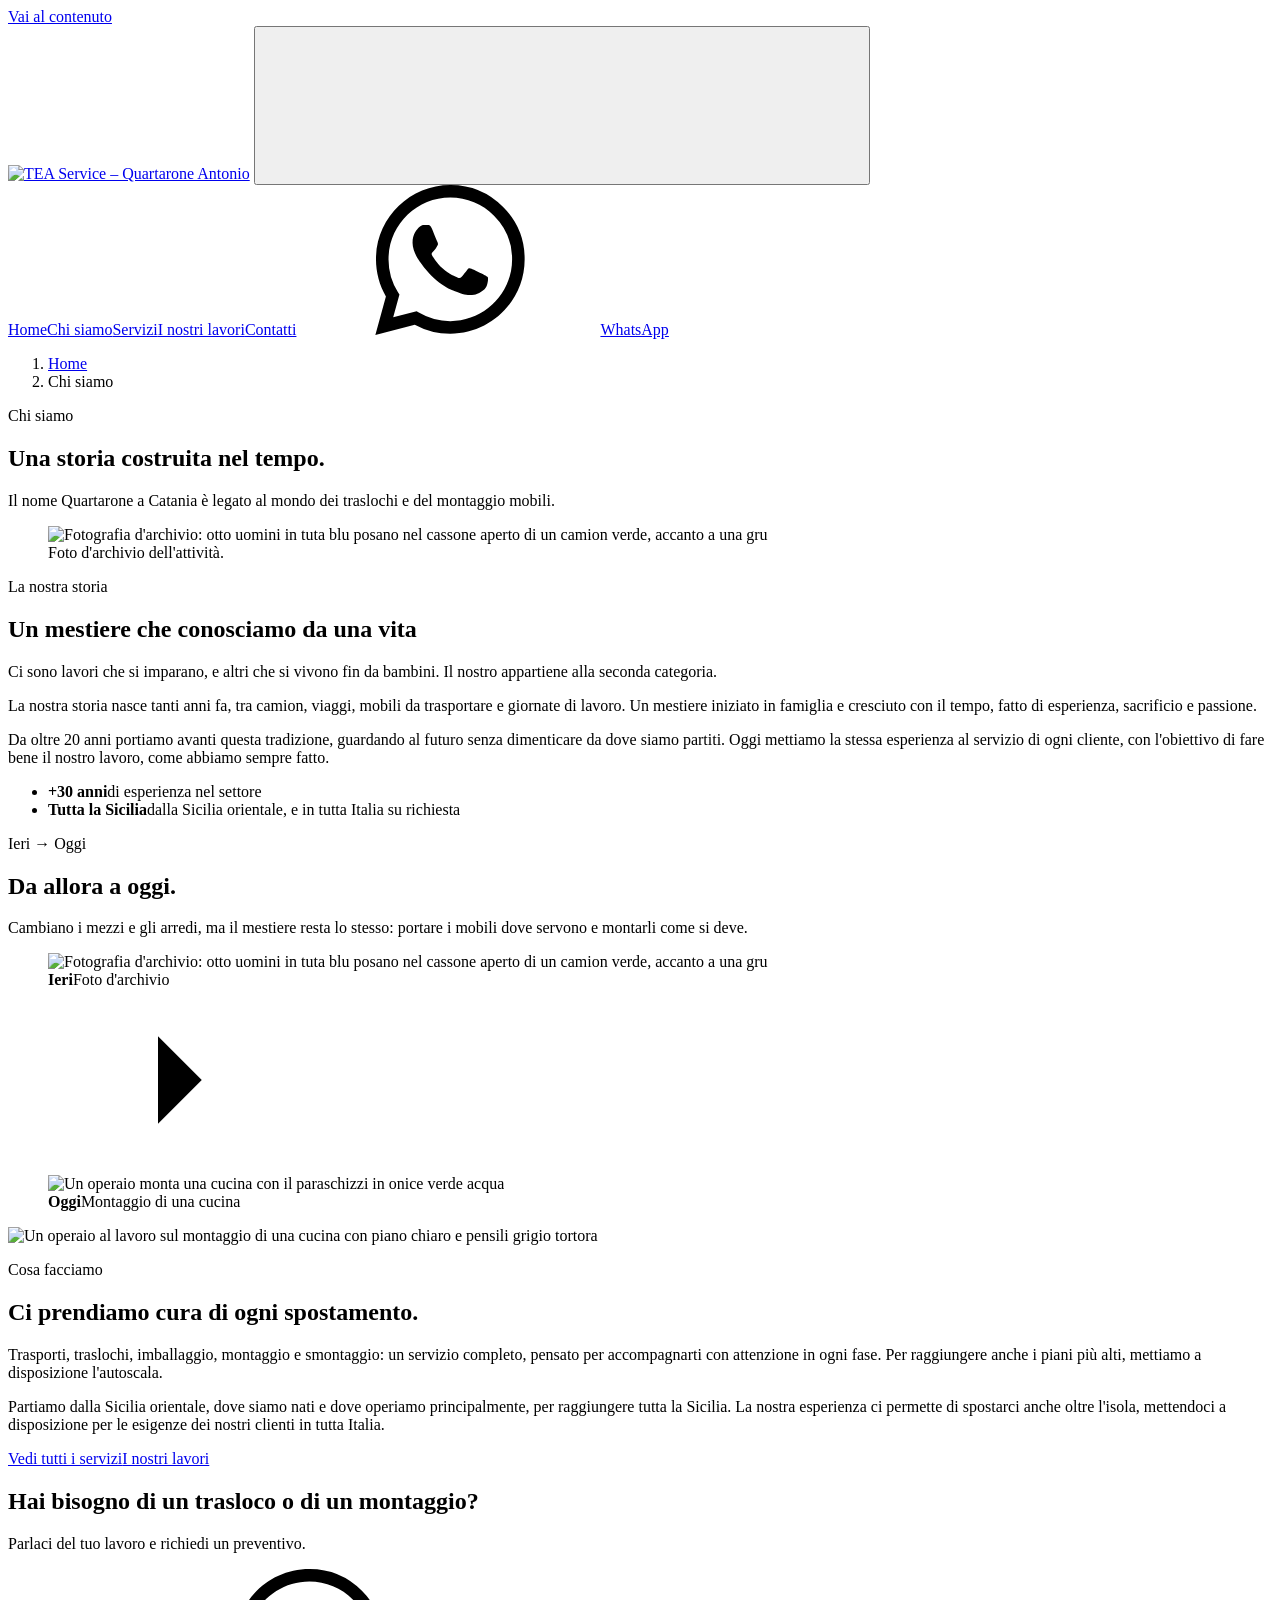
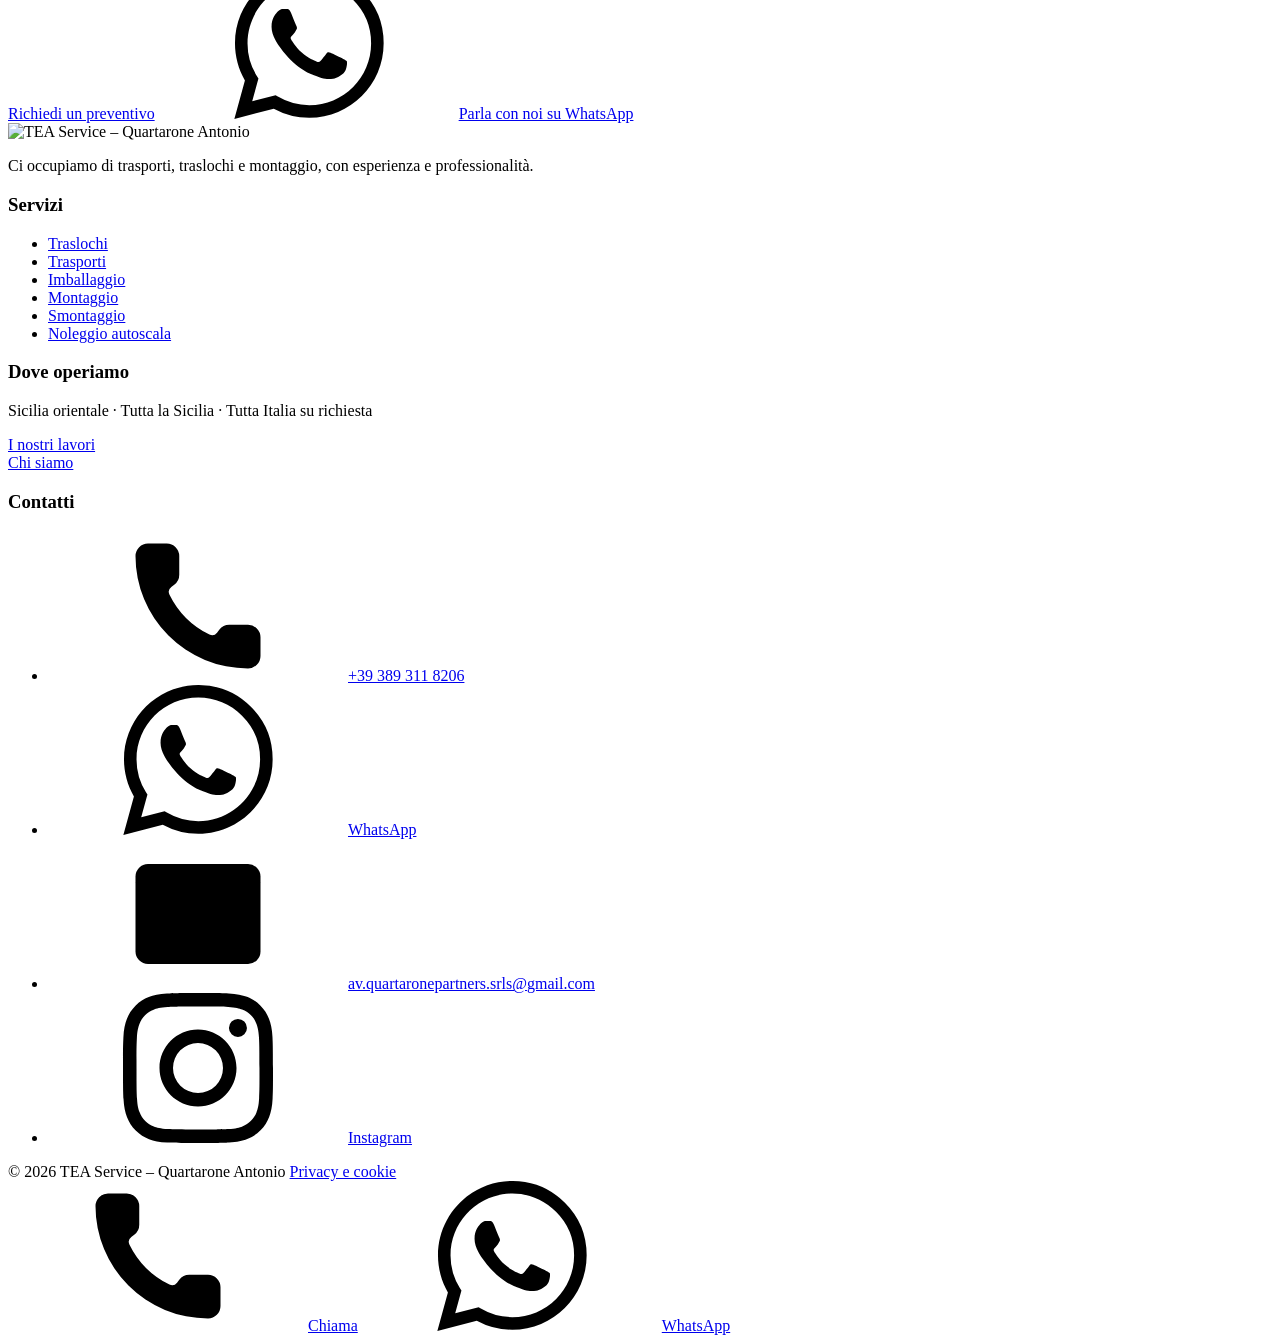
==== commit 44dce935: "Nuovi testi del titolare e nuova foto principale in home Servizi aggiornati (con Noleggio autoscala)" ====
--- a/chi-siamo/index.html
+++ b/chi-siamo/index.html
@@ -87,12 +87,13 @@
     </figure>
     <div class="reveal">
       <p class="eyebrow">La nostra storia</p>
-      <h2 id="storia-h">Esperienza che passa da una generazione all'altra.</h2>
-      <p>Il cognome Quartarone è conosciuto a Catania nel settore dei traslochi e del montaggio mobili. Vincenzo Quartarone, padre di Antonio, svolge questo lavoro da almeno 35 anni.</p>
-      <p>Oggi Antonio Quartarone, titolare di TEA Service, porta avanti quell'esperienza: traslochi, montaggio, smontaggio e movimentazione di mobili in tutta la Sicilia, con base a Catania.</p>
+      <h2 id="storia-h">Un mestiere che conosciamo da una vita</h2>
+      <p>Ci sono lavori che si imparano, e altri che si vivono fin da bambini. Il nostro appartiene alla seconda categoria.</p>
+      <p>La nostra storia nasce tanti anni fa, tra camion, viaggi, mobili da trasportare e giornate di lavoro. Un mestiere iniziato in famiglia e cresciuto con il tempo, fatto di esperienza, sacrificio e passione.</p>
+      <p>Da oltre 20 anni portiamo avanti questa tradizione, guardando al futuro senza dimenticare da dove siamo partiti. Oggi mettiamo la stessa esperienza al servizio di ogni cliente, con l&#x27;obiettivo di fare bene il nostro lavoro, come abbiamo sempre fatto.</p>
       <ul class="facts">
-        <li><strong>35+ anni</strong>di esperienza nel settore</li>
-        <li><strong>Tutta la Sicilia</strong>con base a Catania</li>
+        <li><strong>+30 anni</strong>di esperienza nel settore</li>
+        <li><strong>Tutta la Sicilia</strong>dalla Sicilia orientale, e in tutta Italia su richiesta</li>
       </ul>
     </div>
   </div>
@@ -118,9 +119,9 @@
     <div class="split__media reveal"><img src="/teaservice/img/montaggio-cucina-1200.webp" srcset="/teaservice/img/montaggio-cucina-640.webp 640w, /teaservice/img/montaggio-cucina-1024.webp 1024w, /teaservice/img/montaggio-cucina-1200.webp 1200w" sizes="(max-width:899px) 92vw, 520px" width="1200" height="1600" alt="Un operaio al lavoro sul montaggio di una cucina con piano chiaro e pensili grigio tortora" loading="lazy" decoding="async"></div>
     <div class="reveal">
       <p class="eyebrow">Cosa facciamo</p>
-      <h2 id="fare-h">Traslochi e montaggio, dall'inizio alla fine.</h2>
-      <p>Ci occupiamo di traslochi per abitazioni, uffici e aziende, di montaggio e smontaggio mobili, di trasporto e movimentazione, di imballaggio e, dove serve, di autoscala e piattaforma.</p>
-      <p>Lavoriamo in tutta la Sicilia e, per lavori di maggiore entità o su richiesta, valutiamo anche trasferimenti sul territorio nazionale.</p>
+      <h2 id="fare-h">Ci prendiamo cura di ogni spostamento.</h2>
+      <p>Trasporti, traslochi, imballaggio, montaggio e smontaggio: un servizio completo, pensato per accompagnarti con attenzione in ogni fase. Per raggiungere anche i piani più alti, mettiamo a disposizione l'autoscala.</p>
+      <p>Partiamo dalla Sicilia orientale, dove siamo nati e dove operiamo principalmente, per raggiungere tutta la Sicilia. La nostra esperienza ci permette di spostarci anche oltre l'isola, mettendoci a disposizione per le esigenze dei nostri clienti in tutta Italia.</p>
       <div class="btn-row"><a class="btn btn--ink" href="/teaservice/servizi/">Vedi tutti i servizi</a><a class="btn btn--line-dark" href="/teaservice/lavori/">I nostri lavori</a></div>
     </div>
   </div>
@@ -141,15 +142,15 @@
     <div class="footer__grid">
       <div>
         <img class="flogo" src="/teaservice/logo-stacked-light.svg" width="400" height="290" alt="TEA Service – Quartarone Antonio" loading="lazy">
-        <p>Traslochi, montaggio e movimentazione di mobili a Catania e in tutta la Sicilia.</p>
+        <p>Ci occupiamo di trasporti, traslochi e montaggio, con esperienza e professionalità.</p>
       </div>
       <div>
         <h3>Servizi</h3>
-        <ul><li><a href="/teaservice/servizi/#traslochi-abitazioni">Traslochi per abitazioni</a></li><li><a href="/teaservice/servizi/#traslochi-uffici-aziende">Traslochi per uffici e aziende</a></li><li><a href="/teaservice/servizi/#montaggio">Montaggio mobili</a></li><li><a href="/teaservice/servizi/#smontaggio">Smontaggio mobili</a></li><li><a href="/teaservice/servizi/#trasporto-movimentazione">Trasporto e movimentazione</a></li><li><a href="/teaservice/servizi/#imballaggio">Imballaggio</a></li><li><a href="/teaservice/servizi/#autoscala-piattaforma">Autoscala e piattaforma</a></li></ul>
+        <ul><li><a href="/teaservice/servizi/#traslochi">Traslochi</a></li><li><a href="/teaservice/servizi/#trasporti">Trasporti</a></li><li><a href="/teaservice/servizi/#imballaggio">Imballaggio</a></li><li><a href="/teaservice/servizi/#montaggio">Montaggio</a></li><li><a href="/teaservice/servizi/#smontaggio">Smontaggio</a></li><li><a href="/teaservice/servizi/#noleggio-autoscala">Noleggio autoscala</a></li></ul>
       </div>
       <div>
         <h3>Dove operiamo</h3>
-        <p>Tutta la Sicilia, con base a Catania. Per lavori di maggiore entità o su richiesta, valutiamo trasferimenti sul territorio nazionale.</p>
+        <p>Sicilia orientale · Tutta la Sicilia · Tutta Italia su richiesta</p>
         <p><a href="/teaservice/lavori/">I nostri lavori</a><br><a href="/teaservice/chi-siamo/">Chi siamo</a></p>
       </div>
       <div class="footer__contact">
@@ -157,7 +158,7 @@
         <ul>
           <li><svg class="ic" aria-hidden="true" focusable="false"><use href="#i-phone"/></svg><a href="tel:+393893118206">+39 389 311 8206</a></li>
           <li><svg class="ic ic--fill" aria-hidden="true" focusable="false"><use href="#i-whatsapp"/></svg><a href="https://wa.me/393893118206?text=Buongiorno%2C%20vorrei%20richiedere%20un%20preventivo%20per%20un%20trasloco." target="_blank" rel="noopener">WhatsApp</a></li>
-          <li><svg class="ic" aria-hidden="true" focusable="false"><use href="#i-mail"/></svg><a href="mailto:av.quartaroneparteners.srls@gmail.com">av.quartaroneparteners.srls@<wbr>gmail.com</a></li>
+          <li><svg class="ic" aria-hidden="true" focusable="false"><use href="#i-mail"/></svg><a href="mailto:av.quartaronepartners.srls@gmail.com">av.quartaronepartners.srls@<wbr>gmail.com</a></li>
           <li><svg class="ic ic--fill" aria-hidden="true" focusable="false"><use href="#i-instagram"/></svg><a href="https://www.instagram.com/tea_service_quartarone" target="_blank" rel="noopener">Instagram</a></li>
         </ul>
       </div>
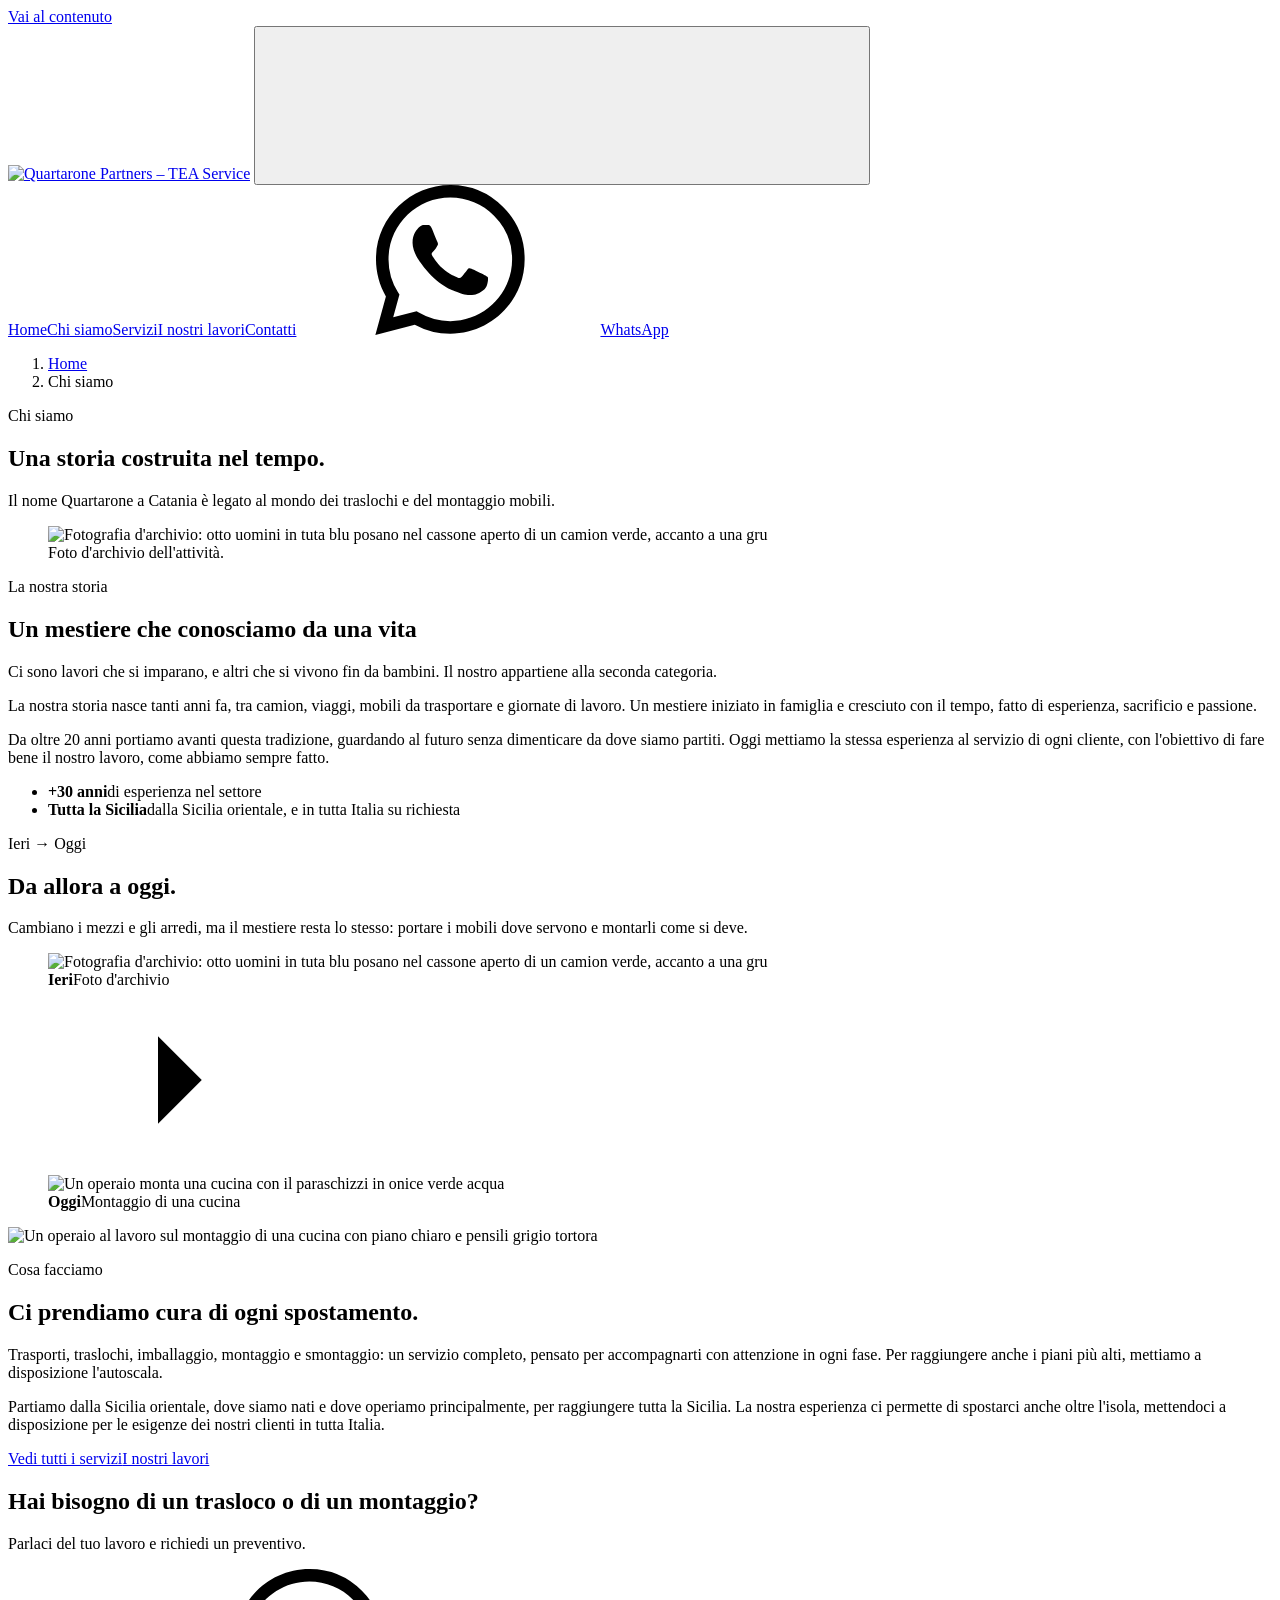
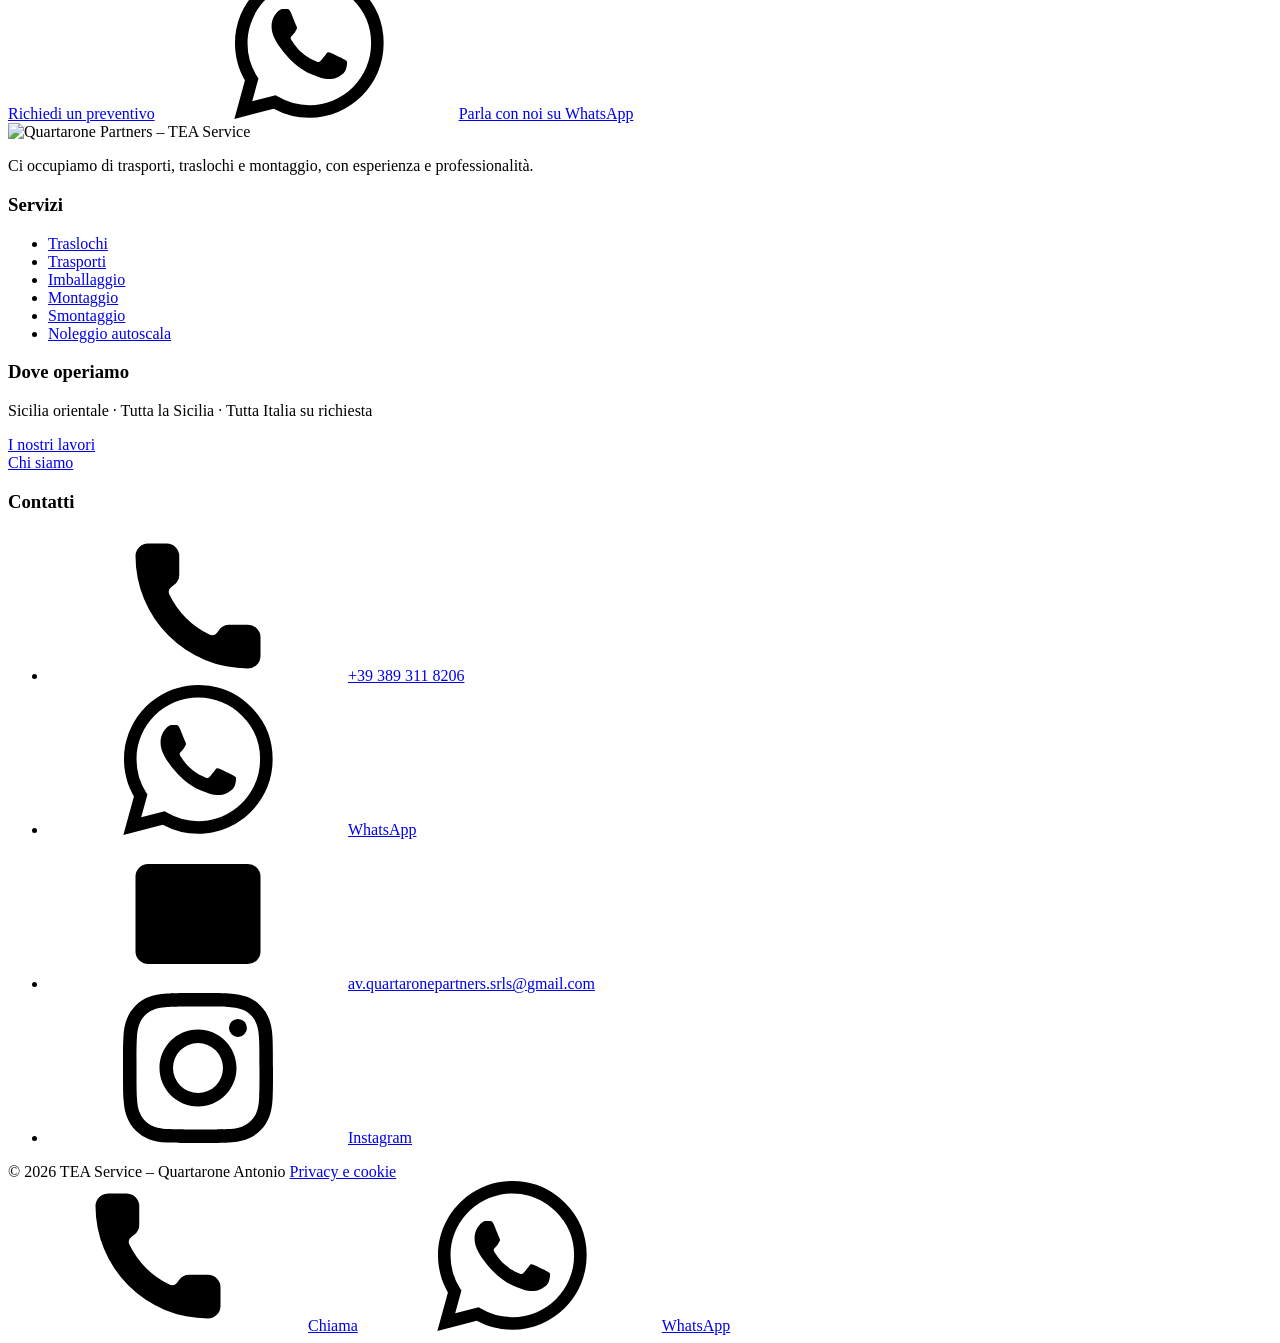
==== commit 21616f6d: "Colori blu e oro del marchio e logo Quartarone Partners nell'intestazione Titoli in blu, pulsanti or" ====
--- a/chi-siamo/index.html
+++ b/chi-siamo/index.html
@@ -6,7 +6,7 @@
 <title>Chi siamo | TEA Service – Quartarone Antonio, traslochi a Catania</title>
 <meta name="description" content="Una storia costruita nel tempo: il nome Quartarone è legato ai traslochi e al montaggio mobili a Catania. Oggi TEA Service, di Antonio Quartarone, lavora in tutta la Sicilia.">
 <link rel="canonical" href="https://aureliolarocca.github.io/teaservice/chi-siamo/">
-<meta name="theme-color" content="#17140f">
+<meta name="theme-color" content="#131a2e">
 <link rel="icon" href="/teaservice/favicon.svg" type="image/svg+xml">
 <link rel="apple-touch-icon" href="/teaservice/apple-touch-icon.png">
 <link rel="preload" href="/teaservice/fonts/archivo-latin-400-normal.woff2" as="font" type="font/woff2" crossorigin>
@@ -57,7 +57,7 @@
   <path d="m12 5 7 7-7 7" /></symbol><symbol id="i-check" viewBox="0 0 24 24"><path d="M20 6 9 17l-5-5" /></symbol><symbol id="i-whatsapp" viewBox="0 0 24 24"><path d="M17.472 14.382c-.297-.149-1.758-.867-2.03-.967-.273-.099-.471-.148-.67.15-.197.297-.767.966-.94 1.164-.173.199-.347.223-.644.075-.297-.15-1.255-.463-2.39-1.475-.883-.788-1.48-1.761-1.653-2.059-.173-.297-.018-.458.13-.606.134-.133.298-.347.446-.52.149-.174.198-.298.298-.497.099-.198.05-.371-.025-.52-.075-.149-.669-1.612-.916-2.207-.242-.579-.487-.5-.669-.51-.173-.008-.371-.01-.57-.01-.198 0-.52.074-.792.372-.272.297-1.04 1.016-1.04 2.479 0 1.462 1.065 2.875 1.213 3.074.149.198 2.096 3.2 5.077 4.487.709.306 1.262.489 1.694.625.712.227 1.36.195 1.871.118.571-.085 1.758-.719 2.006-1.413.248-.694.248-1.289.173-1.413-.074-.124-.272-.198-.57-.347m-5.421 7.403h-.004a9.87 9.87 0 01-5.031-1.378l-.361-.214-3.741.982.998-3.648-.235-.374a9.86 9.86 0 01-1.51-5.26c.001-5.45 4.436-9.884 9.888-9.884 2.64 0 5.122 1.03 6.988 2.898a9.825 9.825 0 012.893 6.994c-.003 5.45-4.437 9.884-9.885 9.884m8.413-18.297A11.815 11.815 0 0012.05 0C5.495 0 .16 5.335.157 11.892c0 2.096.547 4.142 1.588 5.945L.057 24l6.305-1.654a11.882 11.882 0 005.683 1.448h.005c6.554 0 11.89-5.335 11.893-11.893a11.821 11.821 0 00-3.48-8.413Z"/></symbol><symbol id="i-instagram" viewBox="0 0 24 24"><path d="M7.0301.084c-1.2768.0602-2.1487.264-2.911.5634-.7888.3075-1.4575.72-2.1228 1.3877-.6652.6677-1.075 1.3368-1.3802 2.127-.2954.7638-.4956 1.6365-.552 2.914-.0564 1.2775-.0689 1.6882-.0626 4.947.0062 3.2586.0206 3.6671.0825 4.9473.061 1.2765.264 2.1482.5635 2.9107.308.7889.72 1.4573 1.388 2.1228.6679.6655 1.3365 1.0743 2.1285 1.38.7632.295 1.6361.4961 2.9134.552 1.2773.056 1.6884.069 4.9462.0627 3.2578-.0062 3.668-.0207 4.9478-.0814 1.28-.0607 2.147-.2652 2.9098-.5633.7889-.3086 1.4578-.72 2.1228-1.3881.665-.6682 1.0745-1.3378 1.3795-2.1284.2957-.7632.4966-1.636.552-2.9124.056-1.2809.0692-1.6898.063-4.948-.0063-3.2583-.021-3.6668-.0817-4.9465-.0607-1.2797-.264-2.1487-.5633-2.9117-.3084-.7889-.72-1.4568-1.3876-2.1228C21.2982 1.33 20.628.9208 19.8378.6165 19.074.321 18.2017.1197 16.9244.0645 15.6471.0093 15.236-.005 11.977.0014 8.718.0076 8.31.0215 7.0301.0839m.1402 21.6932c-1.17-.0509-1.8053-.2453-2.2287-.408-.5606-.216-.96-.4771-1.3819-.895-.422-.4178-.6811-.8186-.9-1.378-.1644-.4234-.3624-1.058-.4171-2.228-.0595-1.2645-.072-1.6442-.079-4.848-.007-3.2037.0053-3.583.0607-4.848.05-1.169.2456-1.805.408-2.2282.216-.5613.4762-.96.895-1.3816.4188-.4217.8184-.6814 1.3783-.9003.423-.1651 1.0575-.3614 2.227-.4171 1.2655-.06 1.6447-.072 4.848-.079 3.2033-.007 3.5835.005 4.8495.0608 1.169.0508 1.8053.2445 2.228.408.5608.216.96.4754 1.3816.895.4217.4194.6816.8176.9005 1.3787.1653.4217.3617 1.056.4169 2.2263.0602 1.2655.0739 1.645.0796 4.848.0058 3.203-.0055 3.5834-.061 4.848-.051 1.17-.245 1.8055-.408 2.2294-.216.5604-.4763.96-.8954 1.3814-.419.4215-.8181.6811-1.3783.9-.4224.1649-1.0577.3617-2.2262.4174-1.2656.0595-1.6448.072-4.8493.079-3.2045.007-3.5825-.006-4.848-.0608M16.953 5.5864A1.44 1.44 0 1 0 18.39 4.144a1.44 1.44 0 0 0-1.437 1.4424M5.8385 12.012c.0067 3.4032 2.7706 6.1557 6.173 6.1493 3.4026-.0065 6.157-2.7701 6.1506-6.1733-.0065-3.4032-2.771-6.1565-6.174-6.1498-3.403.0067-6.156 2.771-6.1496 6.1738M8 12.0077a4 4 0 1 1 4.008 3.9921A3.9996 3.9996 0 0 1 8 12.0077"/></symbol></svg>
 <header class="site-header">
   <div class="wrap">
-    <a class="brand" href="/teaservice/" aria-label="TEA Service – Quartarone Antonio – vai alla home"><img src="/teaservice/logo-lockup.svg" width="250" height="56" alt="TEA Service – Quartarone Antonio"></a>
+    <a class="brand" href="/teaservice/" aria-label="TEA Service – Quartarone Antonio – vai alla home"><img src="/teaservice/img/logo-quartarone.webp" width="345" height="248" alt="Quartarone Partners – TEA Service"></a>
     <button class="menu-btn" type="button" aria-expanded="false" aria-controls="menu" aria-label="Apri il menu">
       <svg class="ic i-open" aria-hidden="true"><use href="#i-menu"/></svg><svg class="ic i-close" aria-hidden="true"><use href="#i-x"/></svg>
     </button>
@@ -141,7 +141,7 @@
   <div class="wrap">
     <div class="footer__grid">
       <div>
-        <img class="flogo" src="/teaservice/logo-stacked-light.svg" width="400" height="290" alt="TEA Service – Quartarone Antonio" loading="lazy">
+        <img class="flogo" src="/teaservice/img/logo-quartarone.webp" width="345" height="248" alt="Quartarone Partners – TEA Service" loading="lazy">
         <p>Ci occupiamo di trasporti, traslochi e montaggio, con esperienza e professionalità.</p>
       </div>
       <div>
